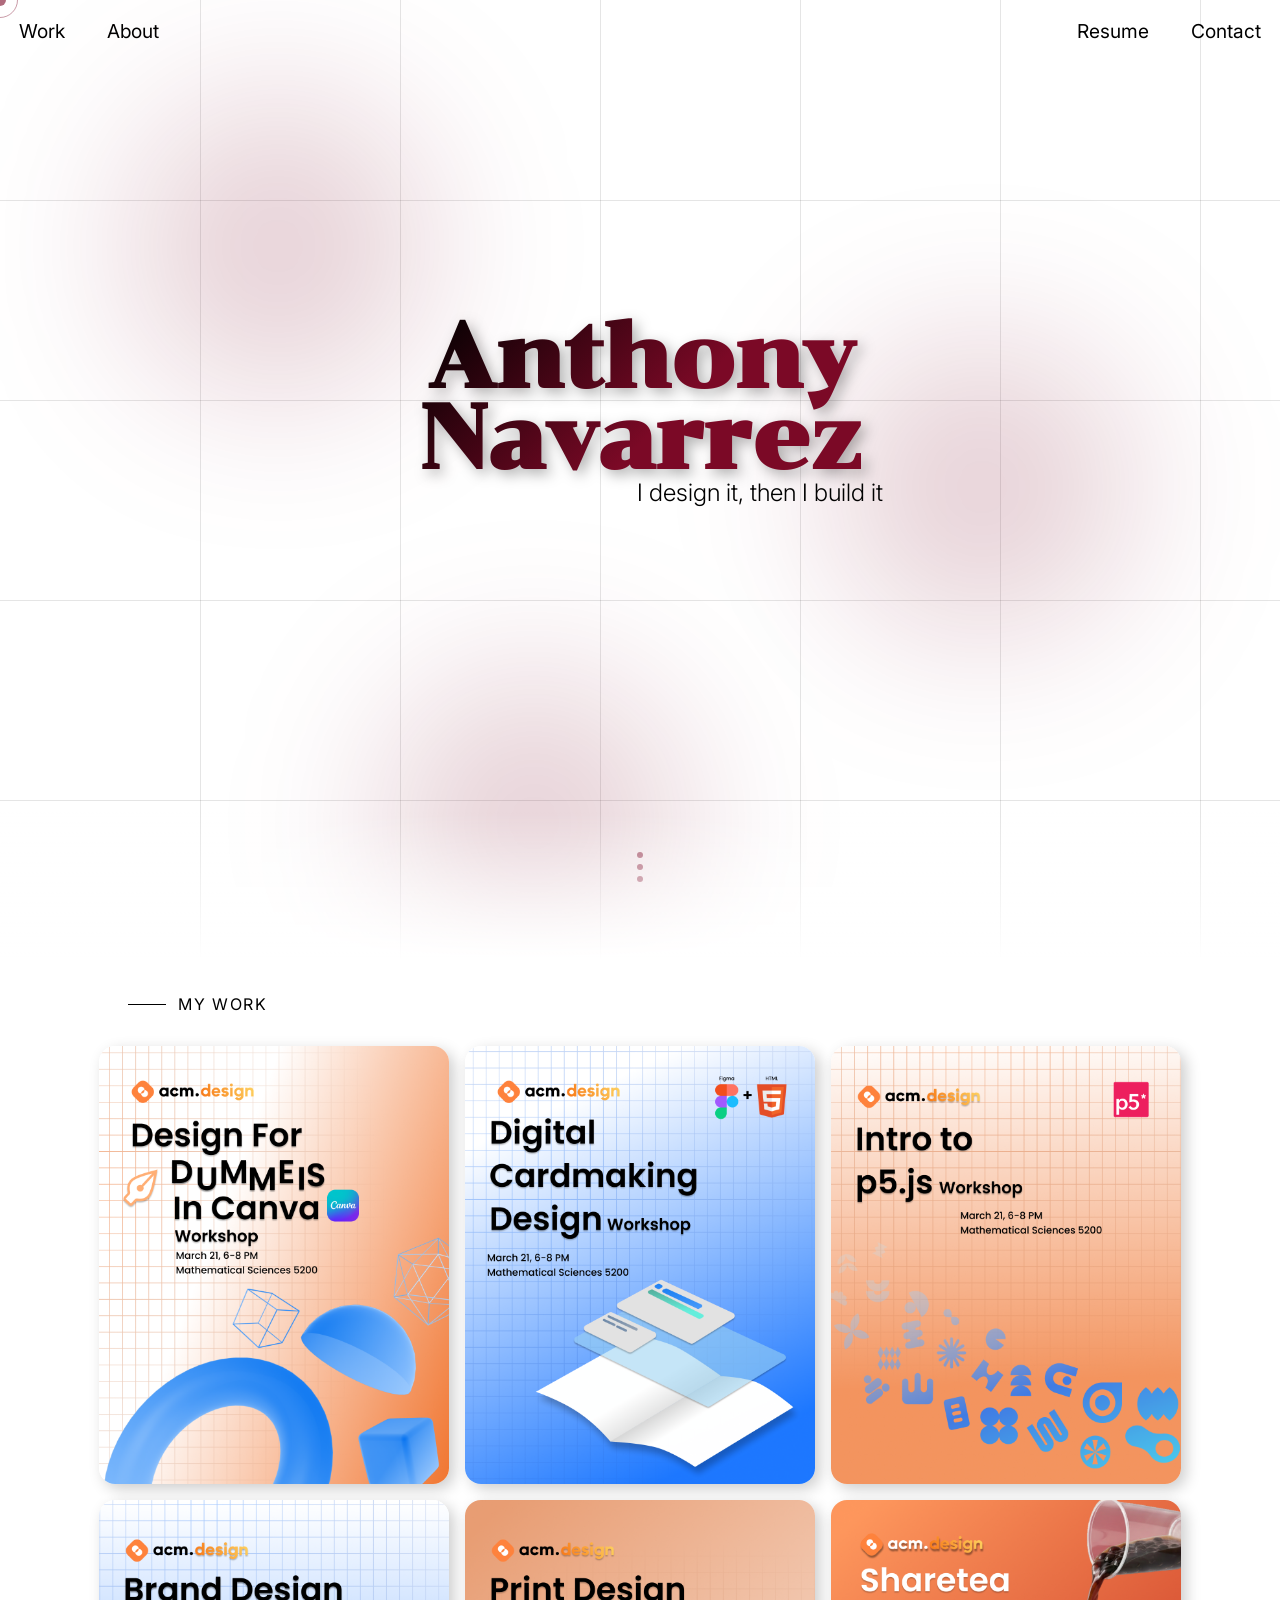
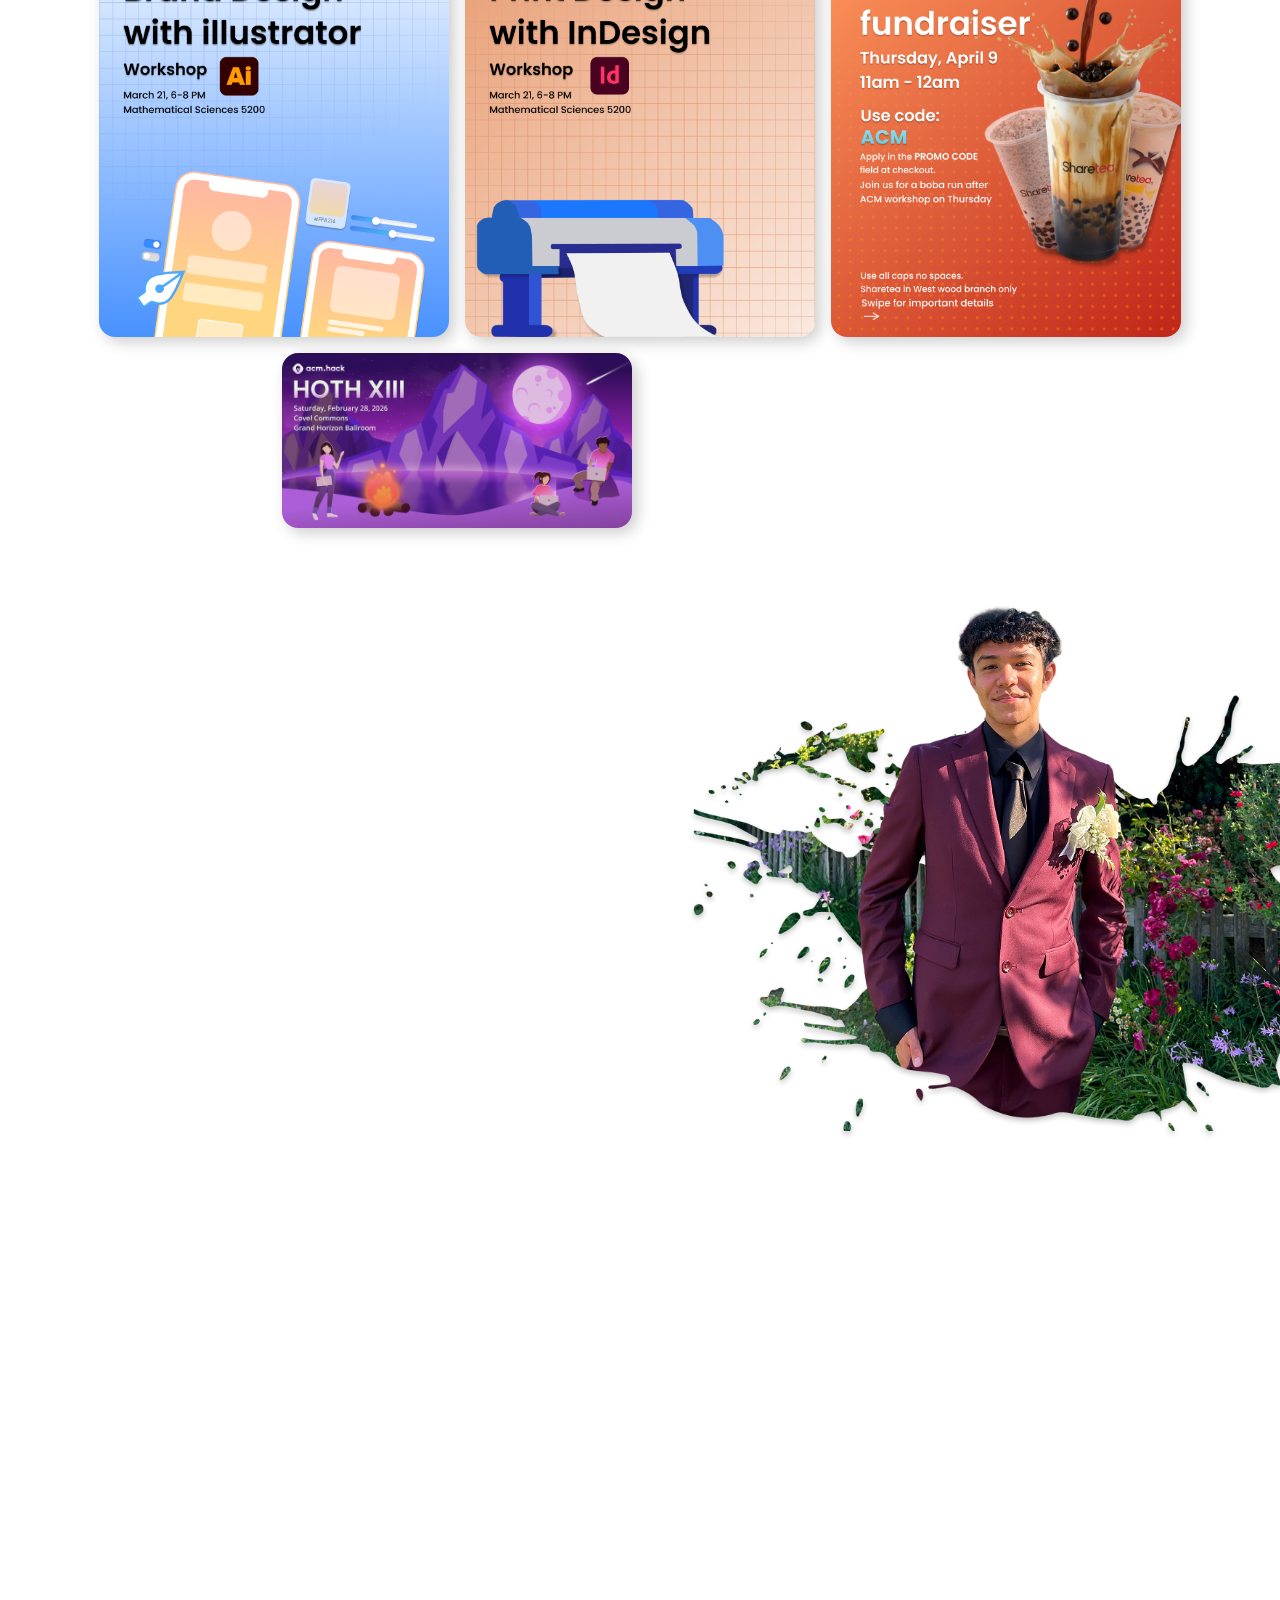
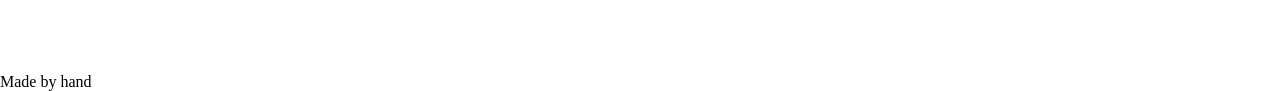
==== index.html @ 45040b03 "working" ====
<!DOCTYPE html>
<html lang="en">
<head>
    <meta charset="UTF-8">
    <meta name="viewport" content="width=device-width, initial-scale=1.0">
    <link rel="stylesheet" href="styles.css">
    <title>Anthony Navarrez</title>

</head>
<body>
    <div class="cursor"></div>
    <div class="cursor-follower"></div>
    <div class="top">
        <div class="lights">
            <div class="light"></div>
            <div class="light"></div>
            <div class="light"></div>
        </div>
        <nav>
            <div class="nav-left">
                <a href="#work">Work</a>
                <a href="#about">About</a>
            </div>
            <div class="nav-right">
                <a href="https://docs.google.com/document/d/1wgosKB_PHdreSAhwzv7paolAeYzakiDDU4T9BkxVuNo/edit?usp=sharing" target="_blank" rel="noopener noreferrer">Resume</a>
                <a href="#contact">Contact</a>
            </div>
        </nav>

        <section class="hero">
            <div class="hero-text">
                <div class="hero-text-inner">
                    <h1>Anthony <br>Navarrez</h1>
                    <h2>I design it, then I build it</h2>
                </div>
            </div>
            <div class="scroll-indicator">
                <span></span>
                <span></span>
                <span></span>
            </div>
        </section>
    </div>

    <section id="work">
        <div class="work-label">
            <span class="about-line"></span>
            <p>My Work</p>
        </div>
        <div class="work-grid">
            <img class="card" src="images/Workshop1 insta post.png" alt="">
            <img class="card" src="images/Workshop2 insta post.png" alt="">
            <img class="card" src="images/Workshop3 insta post.png" alt="">
            <img class="card" src="images/Workshop4 insta post.png" alt="">
            <img class="card" src="images/Workshop5 insta post.png" alt="">
            <img class="card" src="images/Sharetea Fundraiser.png" alt="">
            <img class="card" src="images/HOTH.png" alt="">
            <img class="card" src="images/anthony diml.png" alt="">
        </div>
    </section>

    <section id="about">
        <div class="about-label">
            <span class="about-line"></span>
            <p>About me</p>
        </div>
        <p class="about-text">I am first year Computer science major at UCLA interested in the intersection between 
            technology and creativity. I am particularly passionate in UI/UX design and front end development <br><br>
            Some of my other hobbies include dancing, vlogging, photo editing, running, and cafe 
            hopping. I've been dancing competitively for 4 years across many styles 
            including contemporary, hip hop, jazz, pom dance, lyrical, etc. </p>
        <img class="about-img" src="images/headshot design.png" alt="">
    </section>
        
    <section id="contact">
        <div class="contact-label">
            <span class="about-line"></span>
            <p>Contact Me</p>
        </div>
        <div class="contact-links">
            <a href="mailto:anthonynavarrez@gmail.com" class="contact-link" target="_blank" rel="noopener noreferrer">
                <img src="images/GmailIcon.webp" alt="Gmail" id="gmail-icon">
                <span>anthonynavarrez@gmail.com</span>
            </a>
            <a href="https://www.linkedin.com/in/anthony-navarrez-b55506395/" class="contact-link" target="_blank" rel="noopener noreferrer">
                <img src="images/LinkedInIcon.webp" alt="LinkedIn" id="linkedin-icon">
                <span>Anthony Navarrez</span>
            </a>
            <a href="https://www.instagram.com/anth0ny_ny/" class="contact-link" target="_blank" rel="noopener noreferrer">
                <img src="images/InstagramIcon.png" alt="Instagram" id="instagram-icon">
                <span>@anth0ny_ny</span>
            </a>
        </div>
    </section>

    <footer>
        Made by hand
    </footer>
    <script src="script.js"></script>
</body>
</html>
---- styles.css ----
@import url('https://fonts.googleapis.com/css2?family=Chonburi&display=swap');
@import url('https://fonts.googleapis.com/css2?family=Chonburi&family=Inter:wght@100..900&display=swap');

* {
    margin: 0;
    padding: 0;
    box-sizing: border-box;
    cursor: none;
}

a, button, input, textarea {
    cursor: none;
}

.cursor {
    width: 12px;
    height: 12px;
     background: color-mix(in srgb, var(--primary) 60%, transparent);
    border-radius: 50%;
    position: fixed;
    pointer-events: none;
    z-index: 9999;
    transform: translate(-50%, -50%);
}

.cursor-follower {
    width: 36px;
    height: 36px;
    border: 1px solid color-mix(in srgb, var(--primary) 40%, transparent);
    border-radius: 50%;
    position: fixed;
    pointer-events: none;
    z-index: 9998;
    transform: translate(-50%, -50%);
    transition: left 0.07s ease, top 0.07s ease;
}

:root {
    --primary: #7B0926;
}

.top {
    position: relative;
}

.top::after {
    content: '';
    position: absolute;
    bottom: 0;
    left: 0;
    right: 0;
    height: 150px;
    background: linear-gradient(to bottom, transparent, white);
    pointer-events: none;
}

.grid-lines {
    position: absolute;
    inset: 0;
    pointer-events: none;
    overflow: hidden;
}

.grid-line {
    position: absolute;
    background: rgba(0, 0, 0, 1);
}

.grid-line--vertical {
    width: 1px;
    top: 0;
    bottom: 0;
    transform: scaleY(0);
    animation: lineInY 4s ease forwards;
}

.grid-line--horizontal {
    height: 1px;
    left: 0;
    right: 0;
    transform: scaleX(0);
    animation: lineInX 4s ease forwards;
}

@keyframes lineInY {
    0% { transform: scaleY(0); opacity: 0.6; }
    100% { transform: scaleY(1); opacity: 0.1; }
}

@keyframes lineInX {
    0% { transform: scaleX(0); opacity: 0.6; }
    100% { transform: scaleX(1); opacity: 0.1; }
}

.hero {
    display: flex;
    flex-direction: column;
    align-items: center;
    justify-content: center;
    min-height: 100vh;
    gap: 0.1rem;
    padding-bottom: 200px;
    position: relative;
}

.lights {
    position: absolute;
    inset: 0;
    overflow: hidden;
    pointer-events: none;
}

.light {
    position: absolute;
    width: 300px;
    height: 300px;
    border-radius: 50%;
    background: color-mix(in srgb, var(--primary) 19%, transparent);
    filter: blur(80px);
    animation: float 8s ease-in-out infinite;
}

.light:nth-child(1) { top: 10%; left: 10%; animation-delay: 0s; }
.light:nth-child(2) { top: 35%; left: 65%; animation-delay: 1s; }
.light:nth-child(3) { top: 70%; left: 30%; animation-delay: 3s; }

@keyframes float {
    0%, 100% { transform: translateY(0) translateX(0); }
    33% { transform: translateY(-40px) translateX(25px); }
    66% { transform: translateY(25px) translateX(-25px); }
}

.scroll-indicator {
    position: absolute;
    bottom: 2rem;
    display: flex;
    flex-direction: column;
    align-items: center;
    gap: 6px;
    bottom: 5rem;
}

.scroll-indicator span {
    width: 6px;
    height: 6px;
    border-radius: 50%;
    background: color-mix(in srgb, var(--primary) 60%, transparent);
    animation: bounce 1.2s ease infinite;
}

.scroll-indicator span:nth-child(2) { animation-delay: 0.2s; }
.scroll-indicator span:nth-child(3) { animation-delay: 0.4s; }

@keyframes bounce {
    0%, 100% { opacity: 0.2; transform: translateY(0); }
    50% { opacity: 1; transform: translateY(4px); }
}

.hero h1, h2 {
    margin: 0
}

.hero h1 {
    text-align: center;
}


.hero-text-inner h2 span {
    display: inline-block;
    opacity: 0;
    animation: fadeUp 0.4s ease forwards;
}

@keyframes fadeUp {
    from {
        opacity: 0;
        transform: translateY(20px);
    }
    to {
        opacity: 1;
        transform: translateY(0);
    }
}

.hero h2 {
    text-align: left;
    transform: translateX(clamp(0rem, 17vw, 20rem));
    font-family: 'Inter', sans-serif;
    font-weight: 300;
    font-size: clamp(1rem, 1.vw, 2.5rem);
}

.hero h1 {
    font-family: 'Chonburi', serif;
    font-size: clamp(4rem, 7vw, 8rem);
    line-height: 0.9;
    background: linear-gradient(135deg, #000000, var(--primary), var(--primary), #000000);
    background-size: 200% auto;
    -webkit-background-clip: text;
    -webkit-text-fill-color: transparent;
    background-clip: text;
    animation: gradientSlide 8s linear infinite, fadeUp 0.8s ease forwards;
    transition: transform 0.3s ease;
    filter: drop-shadow(5px 5px 7px rgba(0,0,0,0.3));
}

@keyframes gradientSlide {
    from { background-position: 0% center; }
    to { background-position: 200% center; }
}

.hero h1:hover {
    transform: translate(4px, -4px);
}

nav {
    display: flex;
    justify-content: space-between;
}

nav a {
    font-family: 'Inter', sans-serif;
    text-decoration: none;
    color: black;
    display: inline-block;
    transition: transform 0.3s ease;
    font-size: clamp(1rem, 1.5vw, 2rem);
    padding: 19px;
}

nav a:hover {
    color: var(--primary);
}


.work-label {
    display: flex;
    flex-direction: row;
    align-items: center;
    gap: 0.75rem;
    padding: 2rem 2rem 0 2rem;
    opacity: 0;
    transform: translateX(-150px);
    transition: transform 0.9s cubic-bezier(0.25, 0.46, 0.45, 0.94), opacity 0.9s ease;
    padding-left: 8rem;
}

.work-label.visible {
    opacity: 1;
    transform: translateX(0);
}

.work-label p {
    font-size: clamp(1rem, 1vw, 2rem);
    font-family: 'Inter', sans-serif;
    letter-spacing: 0.1em;
    text-transform: uppercase;
    white-space: nowrap;
}

.work-grid {
    display: flex;
    flex-wrap: wrap;
    justify-content: center;
    align-items: flex-start;
    gap: 1rem;
    padding: 2rem;
    opacity: 0;
    transform: translateY(30px);
    transition: opacity 0.8s ease, transform 0.8s ease;
}

.work-grid.visible {
    opacity: 1;
    transform: translateY(0);
}

.card {
    width: clamp(200px, 30%, 350px);
    height: auto;
    display: block;
    border-radius: 1rem;
    box-shadow: 5px 5px 15px rgba(0, 0, 0, 0.2);
    animation: cardFloat var(--float-duration, 4s) ease-in-out infinite;
    animation-delay: var(--float-delay, 0s);
}

.card--tall {
    grid-row: span 2;
}

.card--wide {
    grid-column: span 2;
}

.card--large {
    grid-column: span 2;
    grid-row: span 2;
}

#about {
    position: relative;
    display: flex;
    justify-content: flex-end;
    padding: 4rem 2rem 8rem 2rem;
    overflow: hidden;
    margin-top: -6rem;
}

.about-img {
    width: clamp(40vw, 55vw, 70vw);
    height: auto;
    border-radius: 1rem;
    opacity: 0;
    transform: translateX(200px);
    transition: opacity 0.9s ease, transform 0.9s cubic-bezier(0.25, 0.46, 0.45, 0.94);
}

.about-img.visible {
    opacity: 1;
    transform: translateX(33px);
}

.about-label {
    position: absolute;
    display: flex;
    flex-direction: row;
    align-items: center;
    gap: 0.75rem;
    left: 8rem;
    top: 30%;
    transform: translateY(-50%) translateX(-150px);
    opacity: 0;
    transition: transform 0.9s cubic-bezier(0.25, 0.46, 0.45, 0.94), opacity 0.9s ease;
}


#contact {
    position: relative;
    min-height: 50vh;
    margin-top: 0;
}

@media (min-width: 768px) {
    #contact {
        margin-top: -15rem;
    }
}

.contact-label {
    position: absolute;
    display: flex;
    flex-direction: row;
    align-items: center;
    gap: 0.75rem;
    left: 8rem;
    top: 30%;
    transform: translateY(-50%) translateX(-150px);
    opacity: 0;
    transition: transform 0.9s cubic-bezier(0.25, 0.46, 0.45, 0.94), opacity 0.9s ease;
}

.contact-label.visible {
    transform: translateY(-50%) translateX(0);
    opacity: 1;
}

.contact-label p {
    font-size: clamp(1rem, 1vw, 2rem);
    font-family: 'Inter', sans-serif;
    letter-spacing: 0.1em;
    text-transform: uppercase;
    white-space: nowrap;
}

.about-label.visible {
    transform: translateY(-50%) translateX(0);
    opacity: 1;
}

.contact-links {
    position: absolute;
    top: calc(30% + 2rem);
    left: 8rem;
    display: flex;
    flex-direction: column;
    gap: 1rem;
    opacity: 0;
    transform: translateY(20px);
    transition: opacity 0.8s ease 0.3s, transform 0.8s ease 0.3s;
}

.contact-links.visible {
    opacity: 1;
    transform: translateY(0);
}

.contact-link span {
    font-size: clamp(0.8rem, 2vw, 1rem);
}

.contact-link {
    display: flex;
    align-items: center;
    gap: 0.75rem;
    text-decoration: none;
    color: black;
    font-family: 'Inter', sans-serif;
    font-size: clamp(0.8rem, 1vw, 1rem);
    font-weight: 300;
    transition: color 0.2s ease;
}

.contact-link:hover {
    color: var(--primary);
}

.contact-link img {
    width: 1.5rem;
    height: 1.5rem;
    object-fit: contain;
}

#gmail-icon {
    width: 2rem; 
    height: 2rem;
}
#linkedin-icon {
    width: 3.5rem; 
    height: 3.5rem;
    margin: -0.9em;
}
#instagram-icon {
    width: 5rem; 
    height: 5rem;
    margin: -1.8em;
}

.about-line {
    display: block;
    height: 1px;
    background: black;
    width: clamp(1.5rem, 3vw, 4rem);
}

.about-label p {
    font-size: clamp(1rem, 1vw, 2rem);
    font-family: 'Inter', sans-serif;
    letter-spacing: 0.1em;
    text-transform: uppercase;
    white-space: nowrap;
}

.about-text {
    position: absolute;
    top: calc(30% + 3rem);
    font-family: 'Inter', sans-serif;
    font-size: clamp(1rem, 1.5vw, 2rem);
    font-weight: 300;
    max-width: 40vw;
    line-height: 1.6;
    left: 8rem;
    opacity: 0;
    transition: opacity 1s ease 0.3s;
}

.about-text.visible {
    opacity: 1;
}

@keyframes cardFloat {
    0%, 100% { transform: translateY(0); }
    50% { transform: translateY(-10px); }
}

@media (max-width: 768px) {
    #about {
        flex-direction: column;
        padding: 2rem;
    }

    .about-label,
    .about-text {
        position: static;
        transform: none;
        opacity: 1;
    }

    .about-img {
        width: 100%;
    }

    #contact {
        padding: 2rem;
    }

    .contact-label,
    .contact-links {
        position: static;
        transform: none;
        opacity: 1;
    }
}
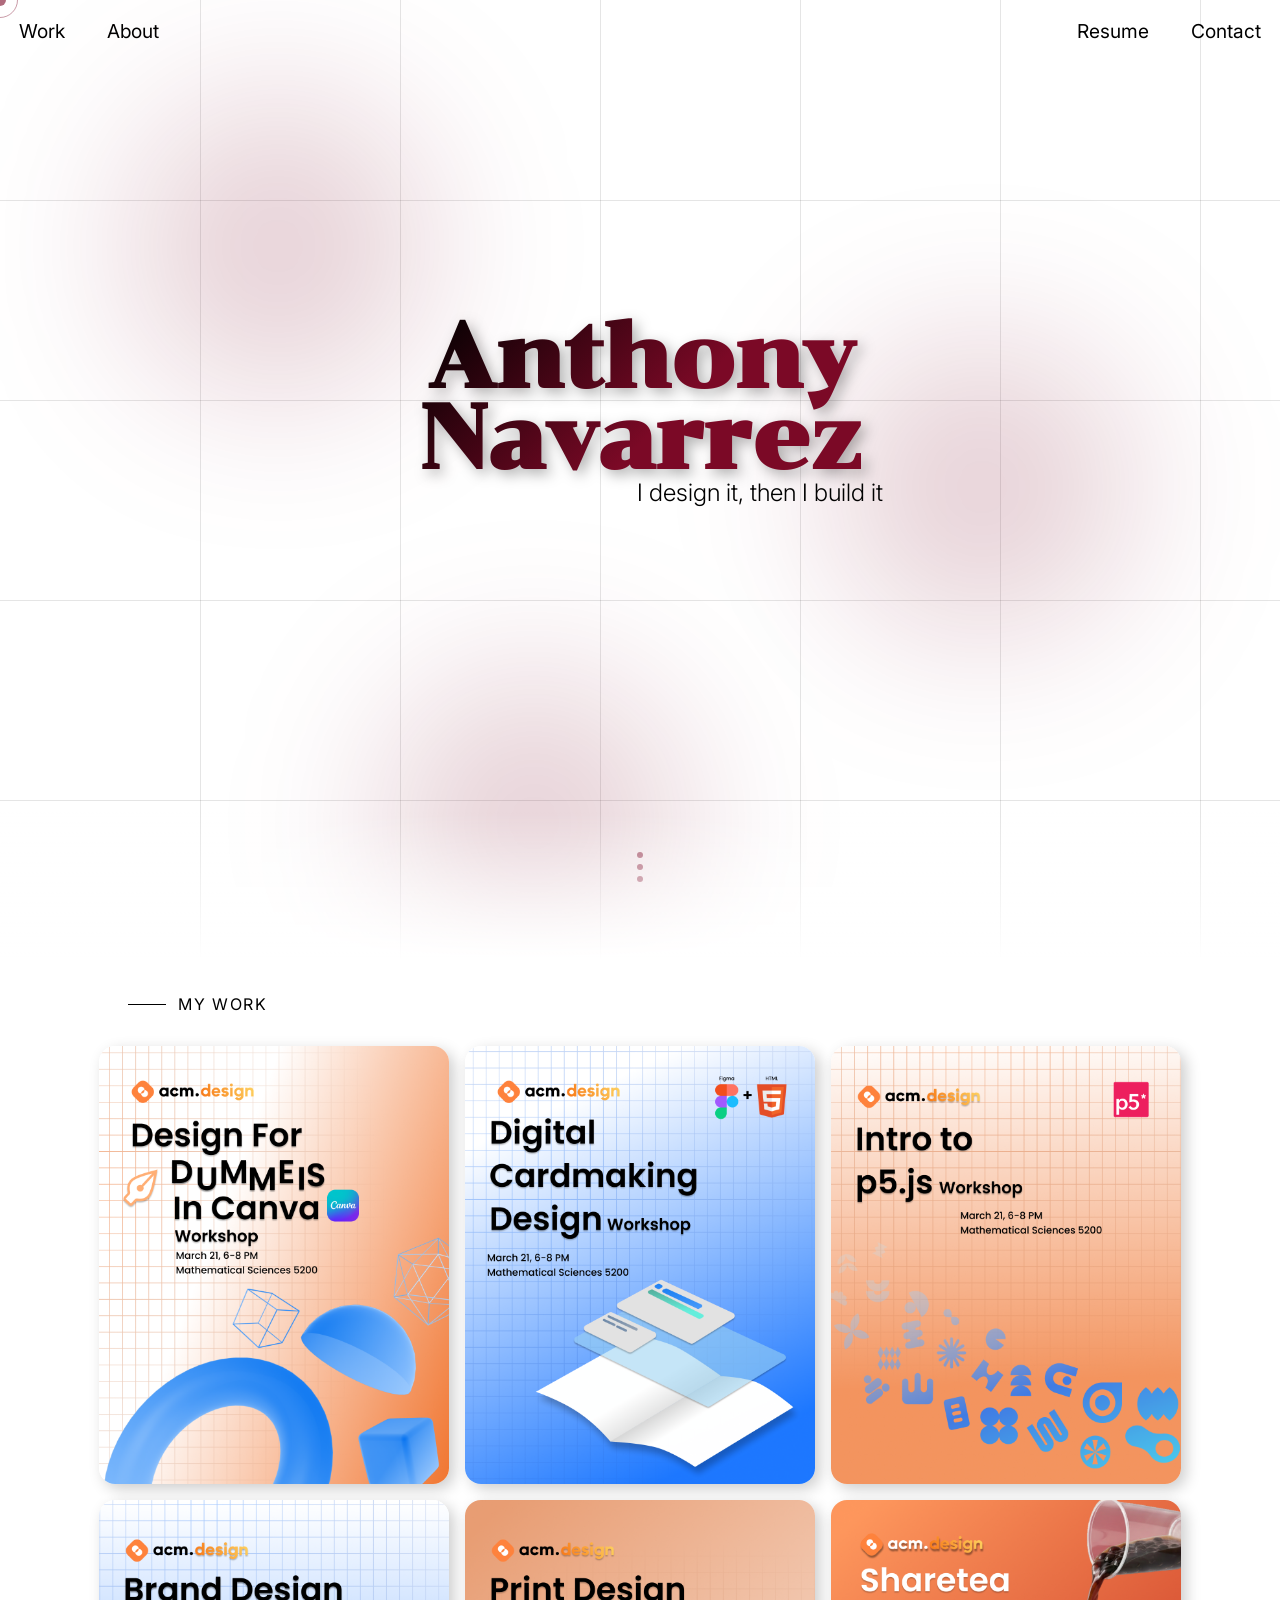
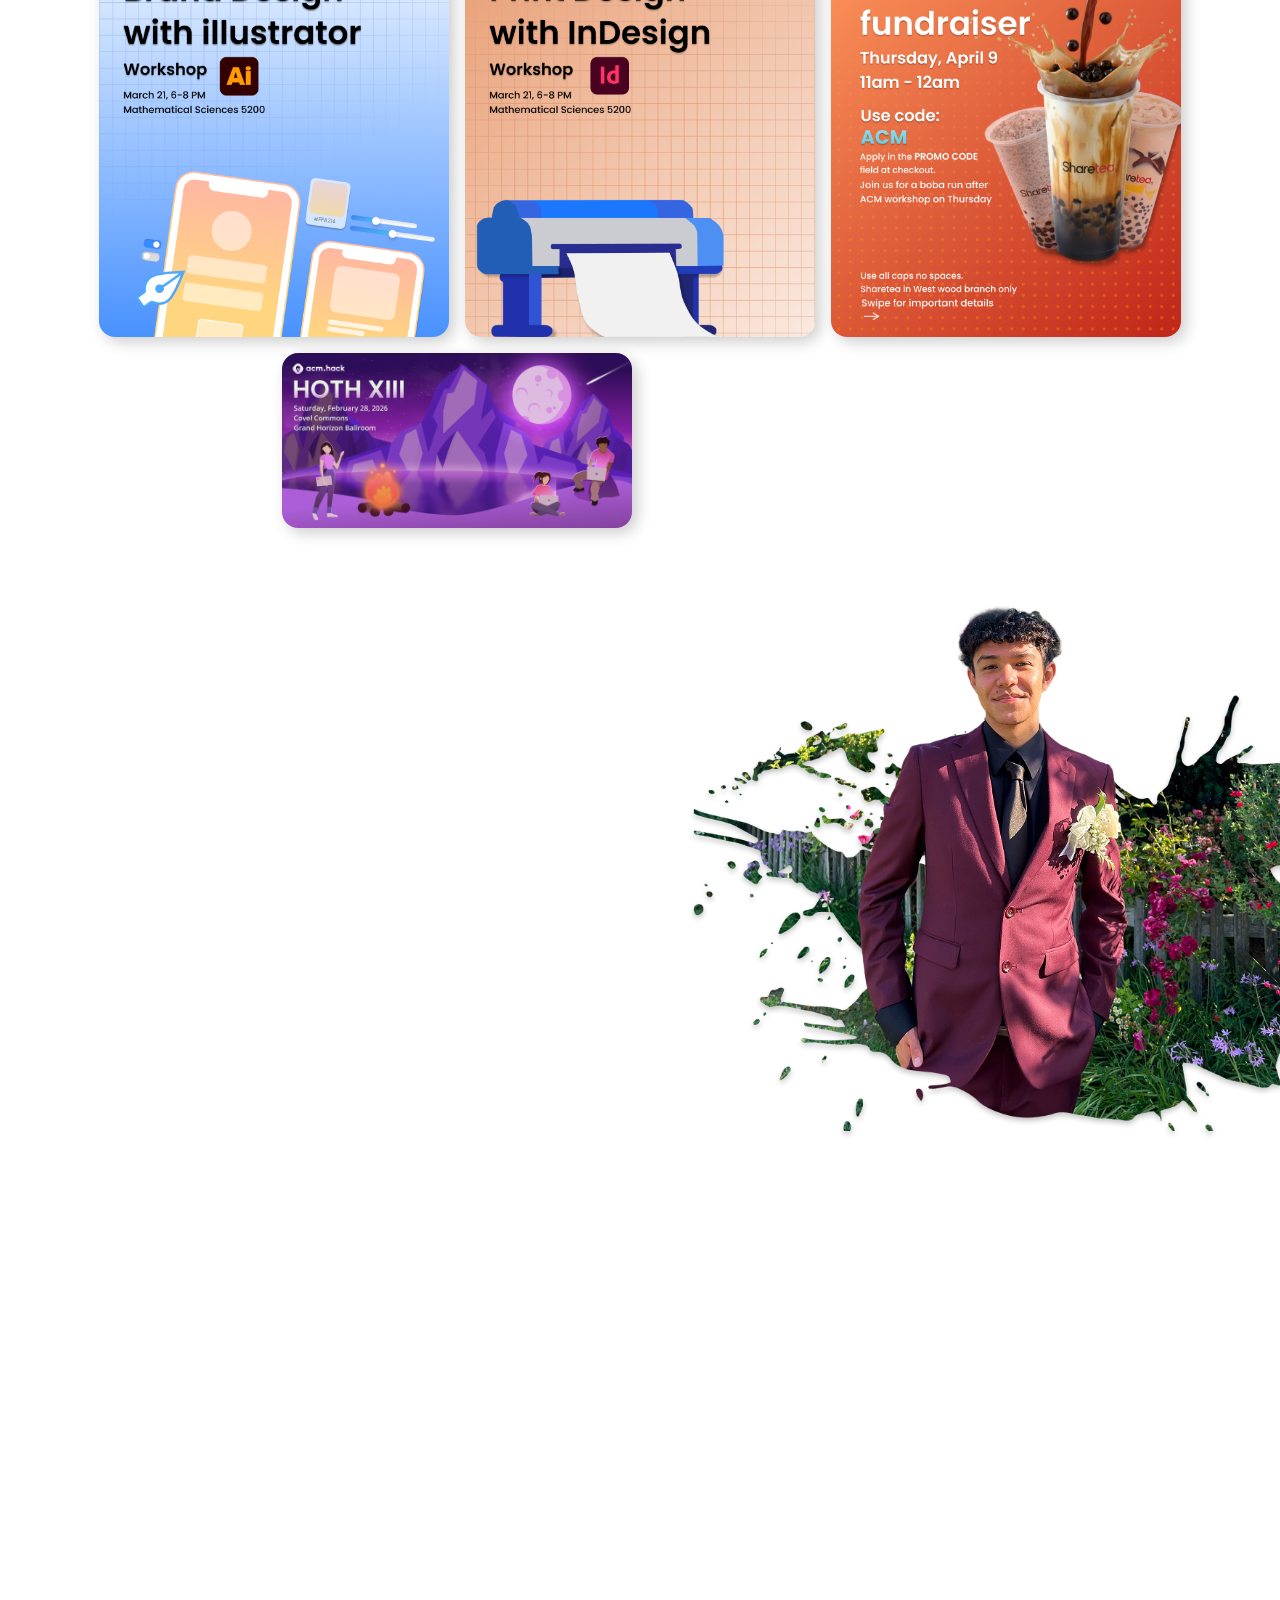
==== commit 39d57cc7: "rev1" ====
--- a/index.html
+++ b/index.html
@@ -92,10 +92,6 @@
             </a>
         </div>
     </section>
-
-    <footer>
-        Made by hand
-    </footer>
     <script src="script.js"></script>
 </body>
 </html>
--- a/styles.css
+++ b/styles.css
@@ -242,7 +242,7 @@
     opacity: 0;
     transform: translateX(-150px);
     transition: transform 0.9s cubic-bezier(0.25, 0.46, 0.45, 0.94), opacity 0.9s ease;
-    padding-left: 8rem;
+    padding-left: 10%;
 }
 
 .work-label.visible {
@@ -302,7 +302,7 @@
     position: relative;
     display: flex;
     justify-content: flex-end;
-    padding: 4rem 2rem 8rem 2rem;
+    padding: 4rem 2rem 4rem 2rem;
     overflow: hidden;
     margin-top: -6rem;
 }
@@ -327,7 +327,7 @@
     flex-direction: row;
     align-items: center;
     gap: 0.75rem;
-    left: 8rem;
+    left: 10%;
     top: 30%;
     transform: translateY(-50%) translateX(-150px);
     opacity: 0;
@@ -341,7 +341,7 @@
     margin-top: 0;
 }
 
-@media (min-width: 768px) {
+@media (min-width: 1024px) {
     #contact {
         margin-top: -15rem;
     }
@@ -353,7 +353,7 @@
     flex-direction: row;
     align-items: center;
     gap: 0.75rem;
-    left: 8rem;
+    left: 10%;
     top: 30%;
     transform: translateY(-50%) translateX(-150px);
     opacity: 0;
@@ -381,7 +381,7 @@
 .contact-links {
     position: absolute;
     top: calc(30% + 2rem);
-    left: 8rem;
+    left: 10%;
     display: flex;
     flex-direction: column;
     gap: 1rem;
@@ -459,13 +459,15 @@
     font-weight: 300;
     max-width: 40vw;
     line-height: 1.6;
-    left: 8rem;
-    opacity: 0;
-    transition: opacity 1s ease 0.3s;
+    left: 10%;
+    opacity: 0;
+    transform: translateY(40px);
+    transition: opacity 0.8s ease 0.3s, transform 0.8s cubic-bezier(0.25, 0.46, 0.45, 0.94) 0.3s;
 }
 
 .about-text.visible {
     opacity: 1;
+    transform: translateY(0);
 }
 
 @keyframes cardFloat {
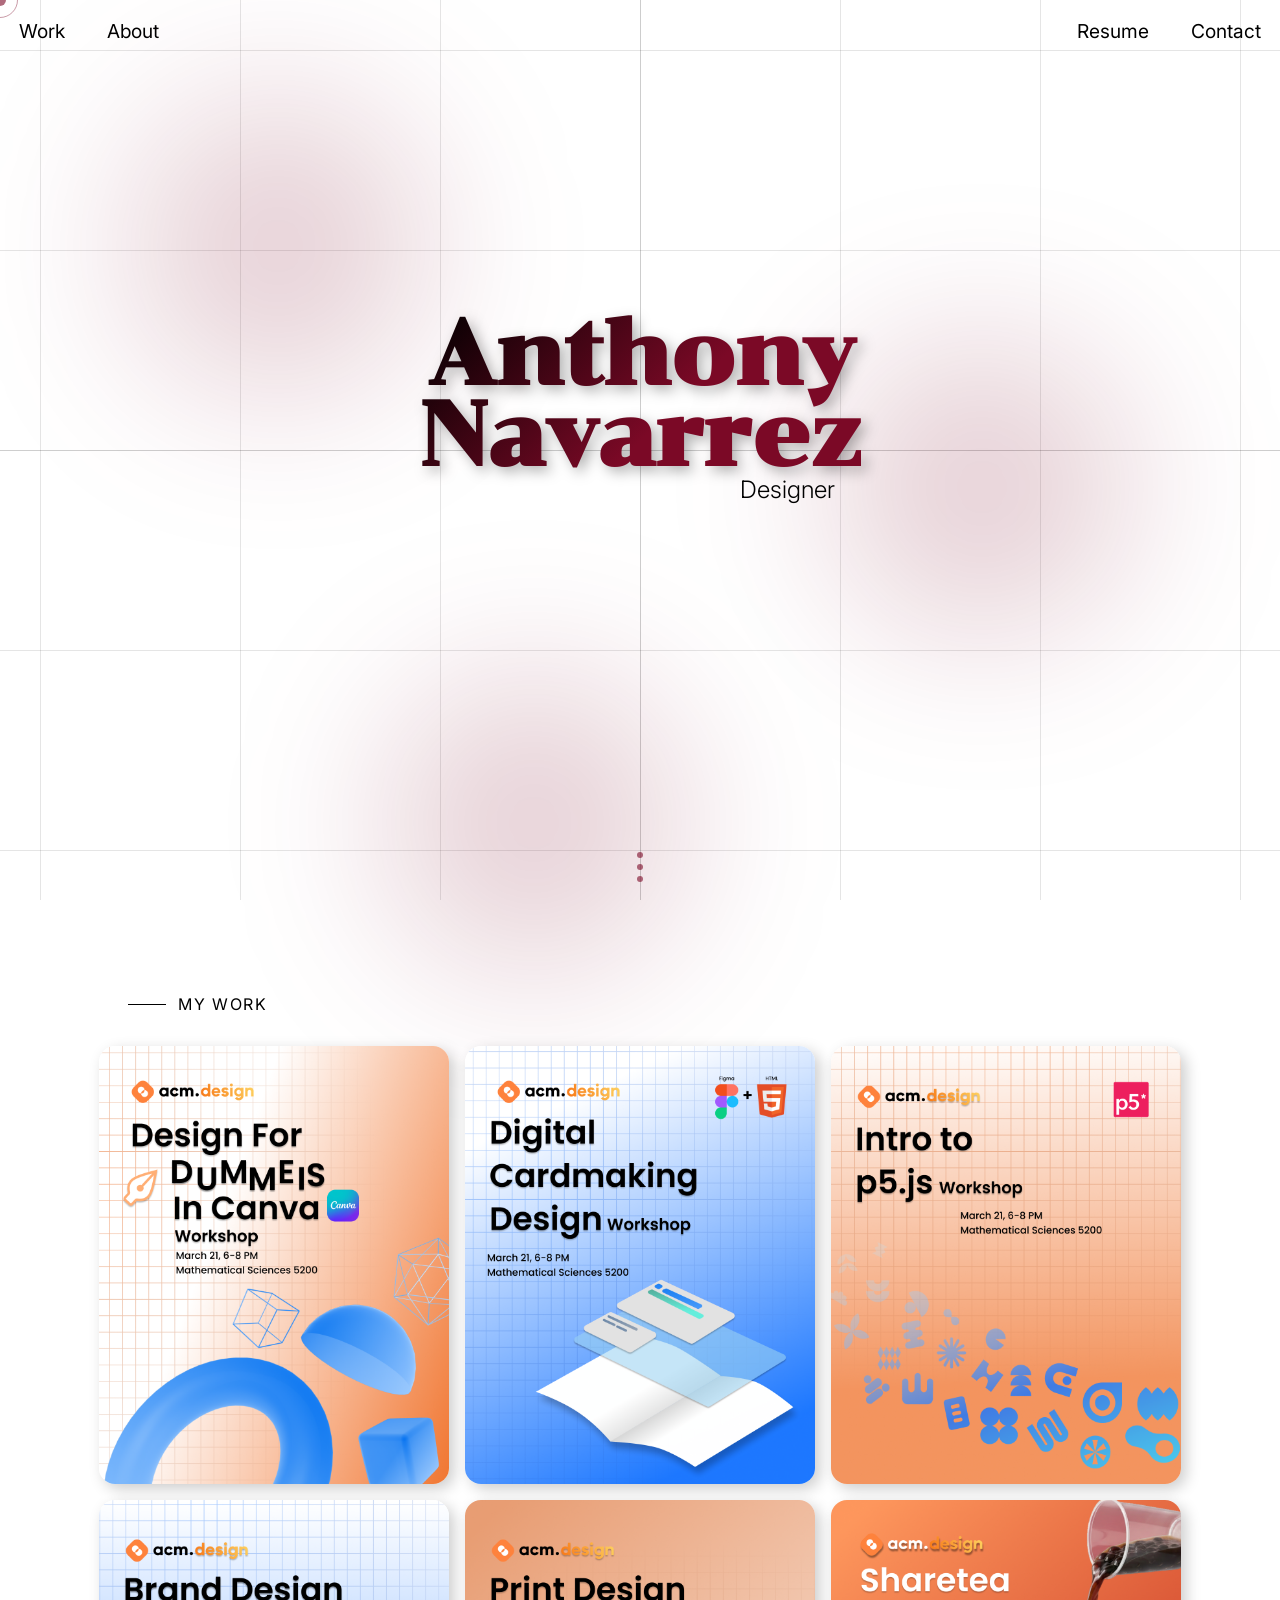
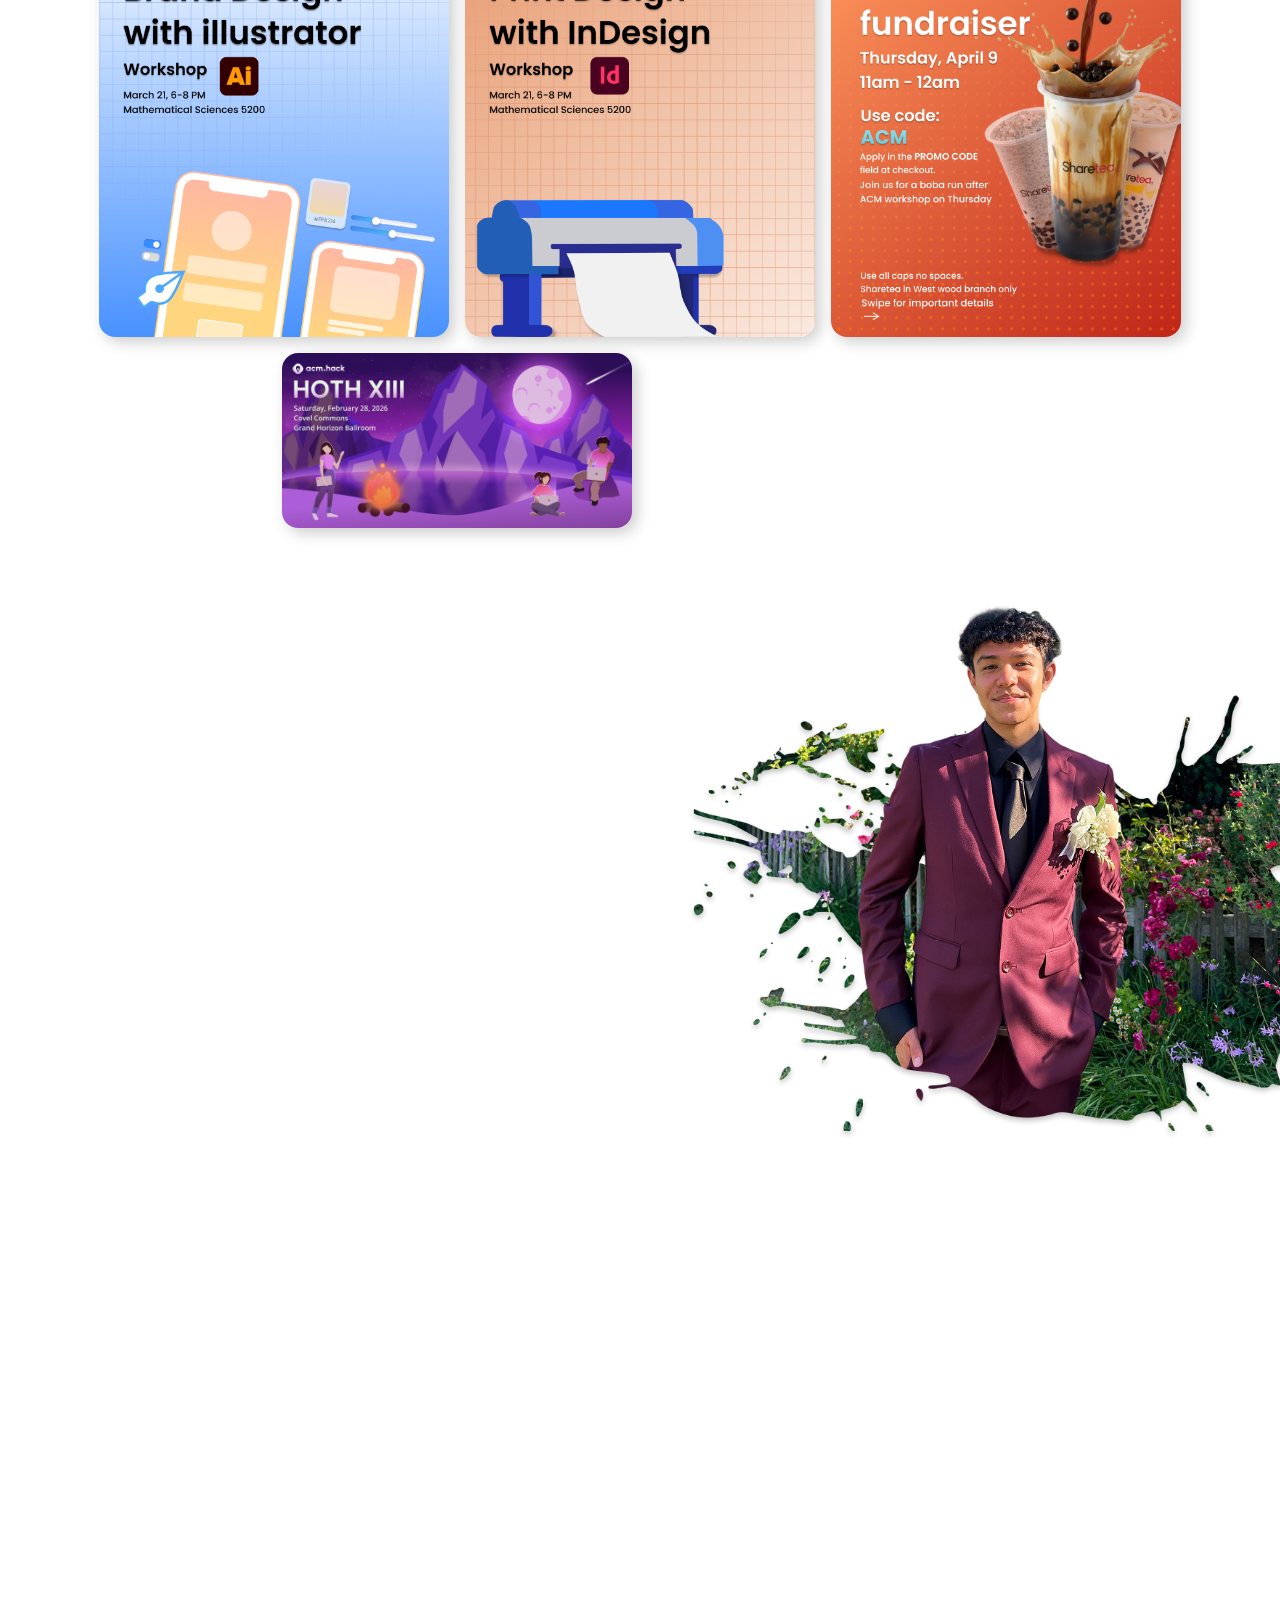
==== commit 1645d9ad: "rev2" ====
--- a/index.html
+++ b/index.html
@@ -31,7 +31,7 @@
             <div class="hero-text">
                 <div class="hero-text-inner">
                     <h1>Anthony <br>Navarrez</h1>
-                    <h2>I design it, then I build it</h2>
+                    <h2><span class="wc"><span id="hero-word1">Designer</span></span></h2>
                 </div>
             </div>
             <div class="scroll-indicator">
--- a/styles.css
+++ b/styles.css
@@ -43,22 +43,13 @@
     position: relative;
 }
 
-.top::after {
-    content: '';
-    position: absolute;
-    bottom: 0;
-    left: 0;
-    right: 0;
-    height: 150px;
-    background: linear-gradient(to bottom, transparent, white);
-    pointer-events: none;
-}
 
 .grid-lines {
-    position: absolute;
+    position: fixed;
     inset: 0;
     pointer-events: none;
     overflow: hidden;
+    z-index: 0;
 }
 
 .grid-line {
@@ -106,7 +97,6 @@
 .lights {
     position: absolute;
     inset: 0;
-    overflow: hidden;
     pointer-events: none;
 }
 
@@ -165,10 +155,54 @@
 }
 
 
-.hero-text-inner h2 span {
+#hero-word1 span {
     display: inline-block;
     opacity: 0;
     animation: fadeUp 0.4s ease forwards;
+}
+
+.wc {
+    display: inline-block;
+    overflow: hidden;
+    position: relative;
+}
+
+.wc::after {
+    content: '';
+    position: absolute;
+    top: 0;
+    left: 0;
+    width: 100%;
+    height: 2px;
+    background: var(--primary);
+    opacity: 0;
+    transition: opacity 0.4s ease;
+}
+
+.wc.line-visible::after {
+    opacity: 0.2;
+}
+
+#hero-word1 {
+    display: block;
+}
+
+#hero-word1.exiting {
+    animation: exitDown 0.5s ease forwards;
+}
+
+#hero-word1.entering {
+    animation: enterFromTop 0.5s ease forwards;
+}
+
+@keyframes exitDown {
+    from { transform: translateY(0); opacity: 1; }
+    to { transform: translateY(110%); opacity: 0; }
+}
+
+@keyframes enterFromTop {
+    from { transform: translateY(-110%); opacity: 0; }
+    to { transform: translateY(0); opacity: 1; }
 }
 
 @keyframes fadeUp {
@@ -183,8 +217,9 @@
 }
 
 .hero h2 {
+    position: relative;
     text-align: left;
-    transform: translateX(clamp(0rem, 17vw, 20rem));
+    transform: translateX(clamp(0rem, 25vw, 30rem));
     font-family: 'Inter', sans-serif;
     font-weight: 300;
     font-size: clamp(1rem, 1.vw, 2.5rem);
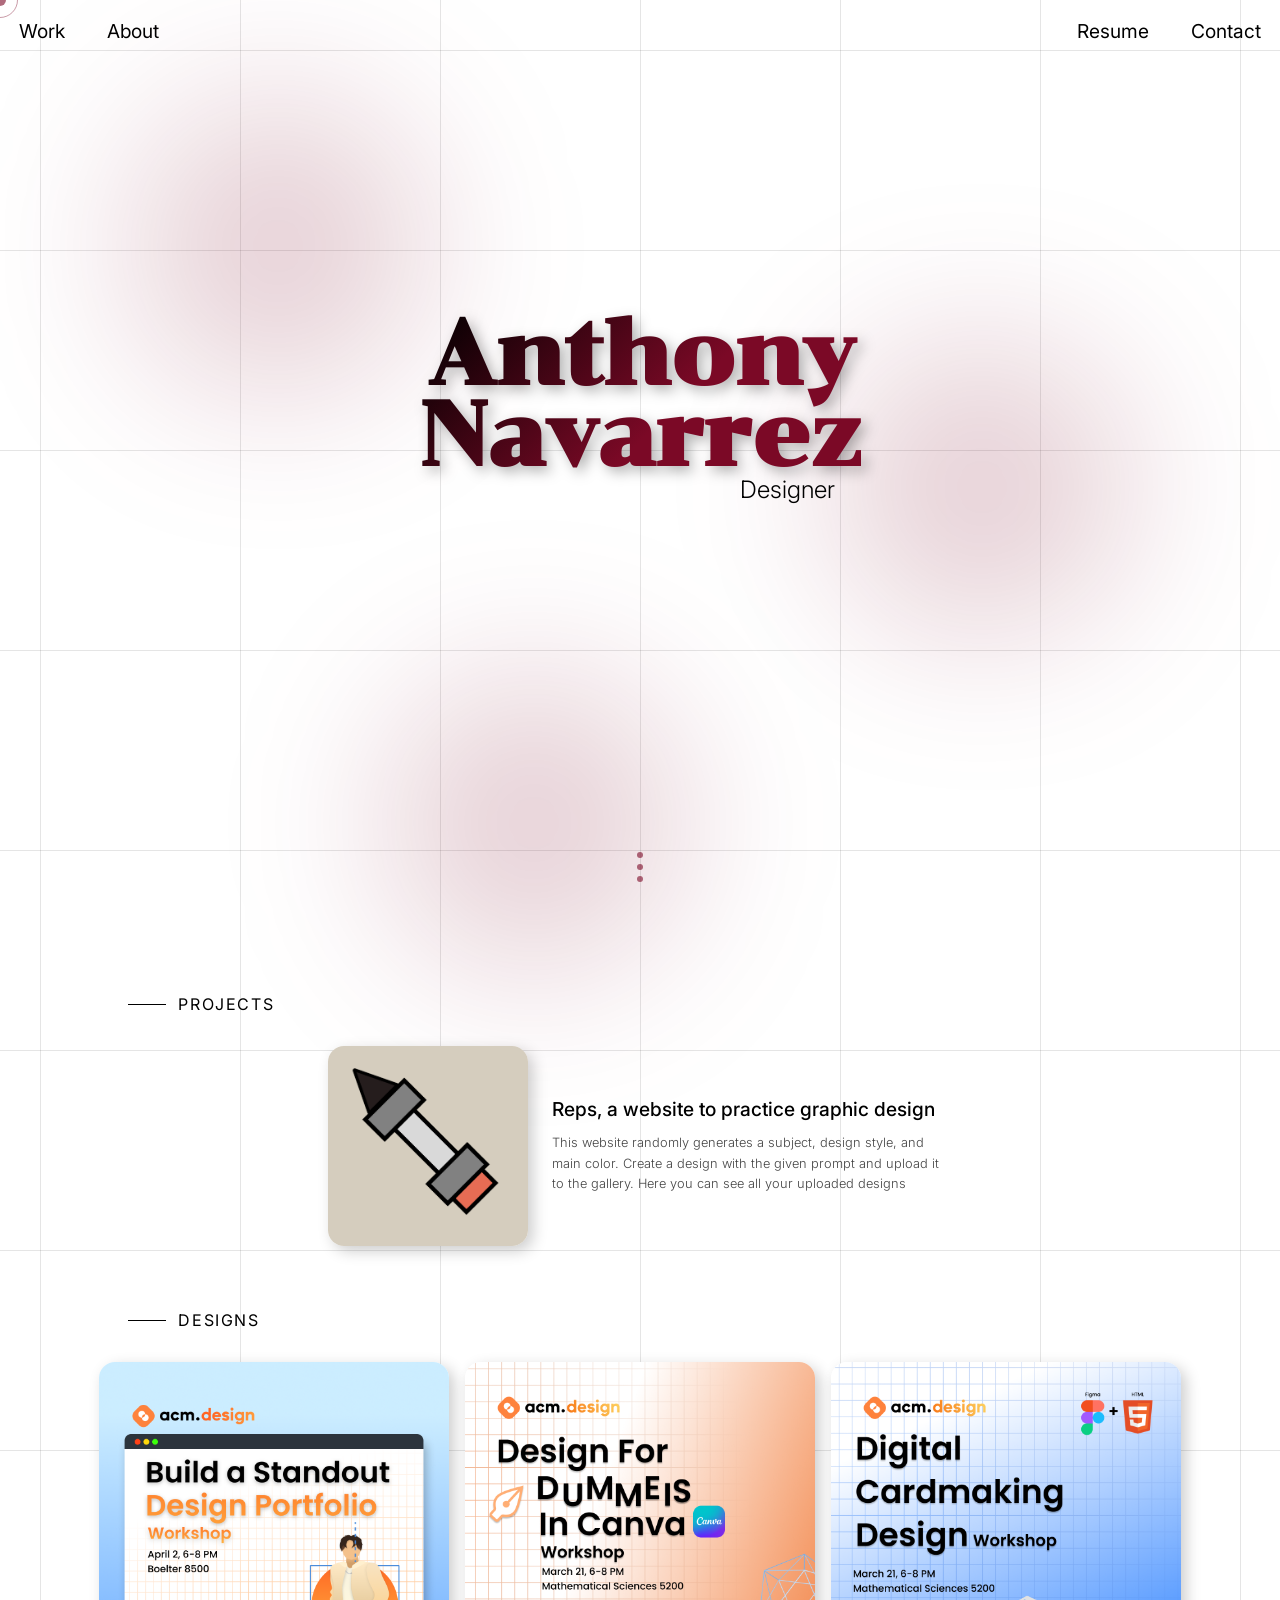
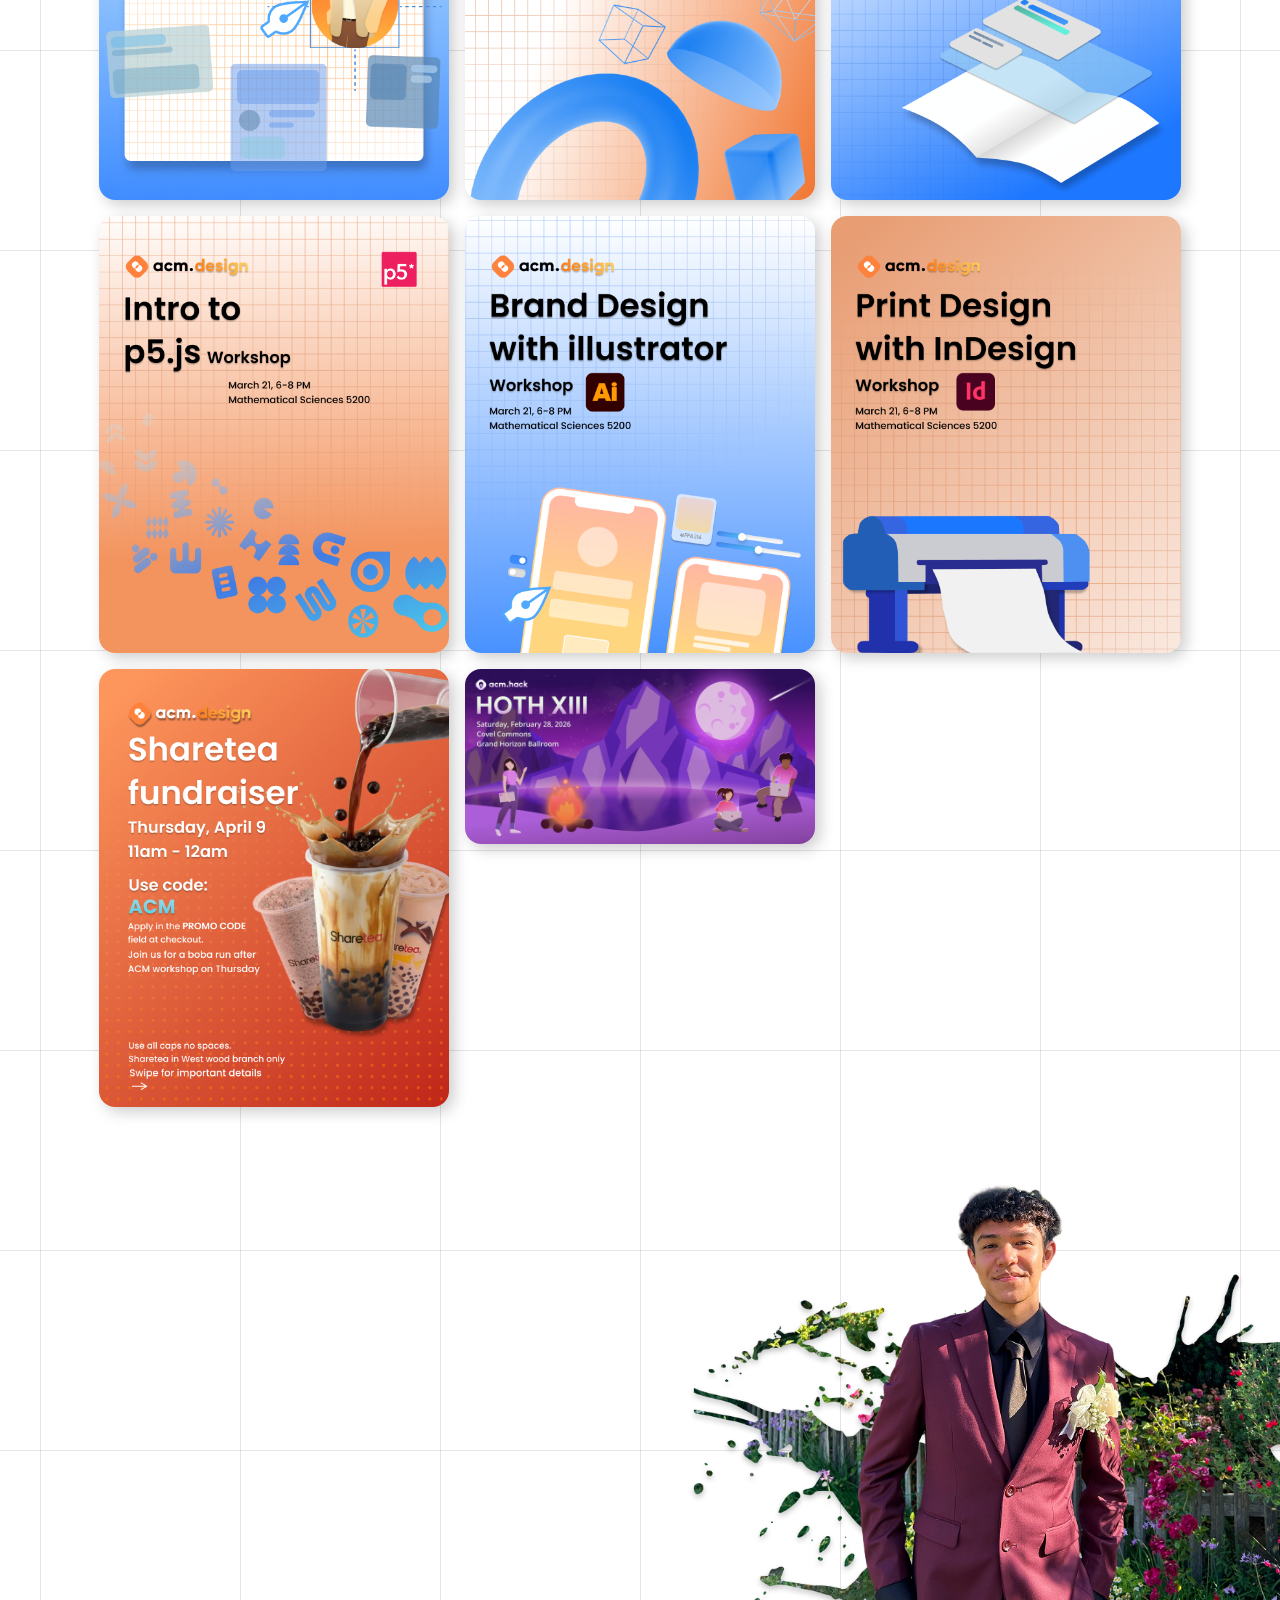
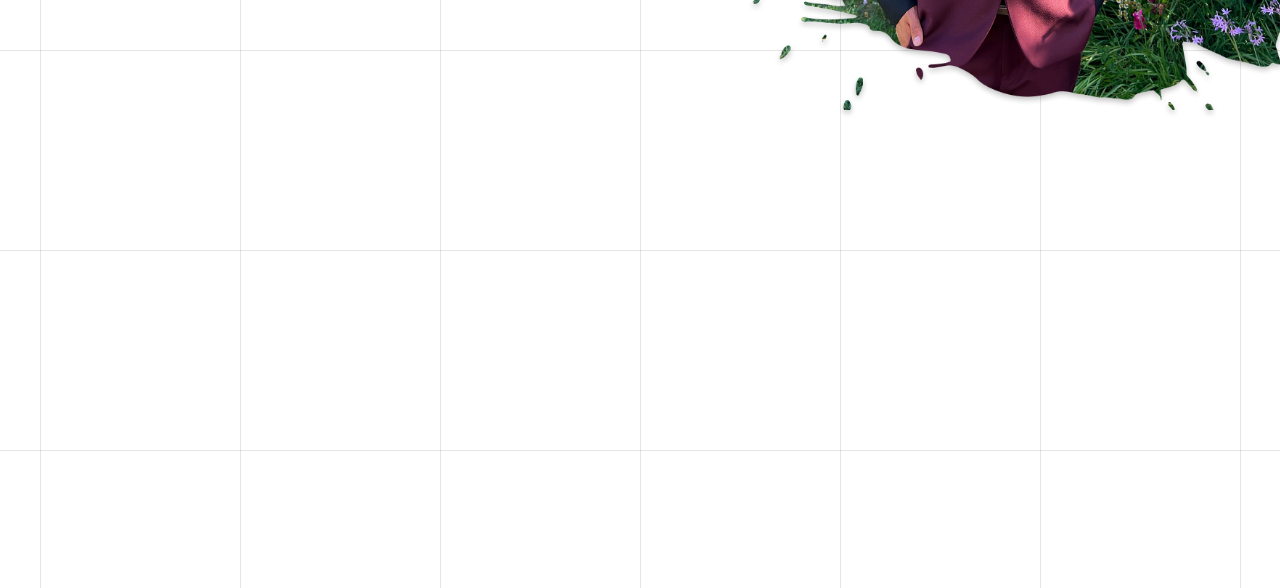
==== commit 31bc9825: "added project section" ====
--- a/index.html
+++ b/index.html
@@ -45,9 +45,25 @@
     <section id="work">
         <div class="work-label">
             <span class="about-line"></span>
-            <p>My Work</p>
+            <p>Projects</p>
         </div>
         <div class="work-grid">
+            <div class="project-item">
+                <a href="https://reps-designs.vercel.app/" target="_blank" rel="noopener noreferrer">
+                    <img class="card" src="images/reps-logo.png" alt="Reps Designs">
+                </a>
+                <div class="project-info">
+                    <p class="project-title">Reps, a website to practice graphic design</p>
+                    <p class="project-desc">This website randomly generates a subject, design style, and main color. Create a design with the given prompt and upload it to the gallery. Here you can see all your uploaded designs</p>
+                </div>
+            </div>
+        </div>
+        <div class="work-label">
+            <span class="about-line"></span>
+            <p>Designs</p>
+        </div>
+        <div class="work-grid">
+            <img class="card" src="images/W1 workshop.png" alt="">
             <img class="card" src="images/Workshop1 insta post.png" alt="">
             <img class="card" src="images/Workshop2 insta post.png" alt="">
             <img class="card" src="images/Workshop3 insta post.png" alt="">
--- a/styles.css
+++ b/styles.css
@@ -48,7 +48,6 @@
     position: fixed;
     inset: 0;
     pointer-events: none;
-    overflow: hidden;
     z-index: 0;
 }
 
@@ -60,7 +59,7 @@
 .grid-line--vertical {
     width: 1px;
     top: 0;
-    bottom: 0;
+    height: 100%;
     transform: scaleY(0);
     animation: lineInY 4s ease forwards;
 }
@@ -505,6 +504,40 @@
     transform: translateY(0);
 }
 
+.project-item {
+    display: flex;
+    flex-direction: row;
+    align-items: center;
+    gap: 1.5rem;
+    width: fit-content;
+}
+
+.project-item .card {
+    width: 200px;
+    flex-shrink: 0;
+}
+
+.project-info {
+    display: flex;
+    flex-direction: column;
+    gap: 0.75rem;
+    max-width: 400px;
+}
+
+.project-title {
+    font-family: 'Inter', sans-serif;
+    font-size: clamp(1rem, 1.5vw, 1.5rem);
+    font-weight: 500;
+}
+
+.project-desc {
+    font-family: 'Inter', sans-serif;
+    font-size: clamp(0.75rem, 1vw, 1rem);
+    font-weight: 300;
+    line-height: 1.6;
+    color: #444;
+}
+
 @keyframes cardFloat {
     0%, 100% { transform: translateY(0); }
     50% { transform: translateY(-10px); }
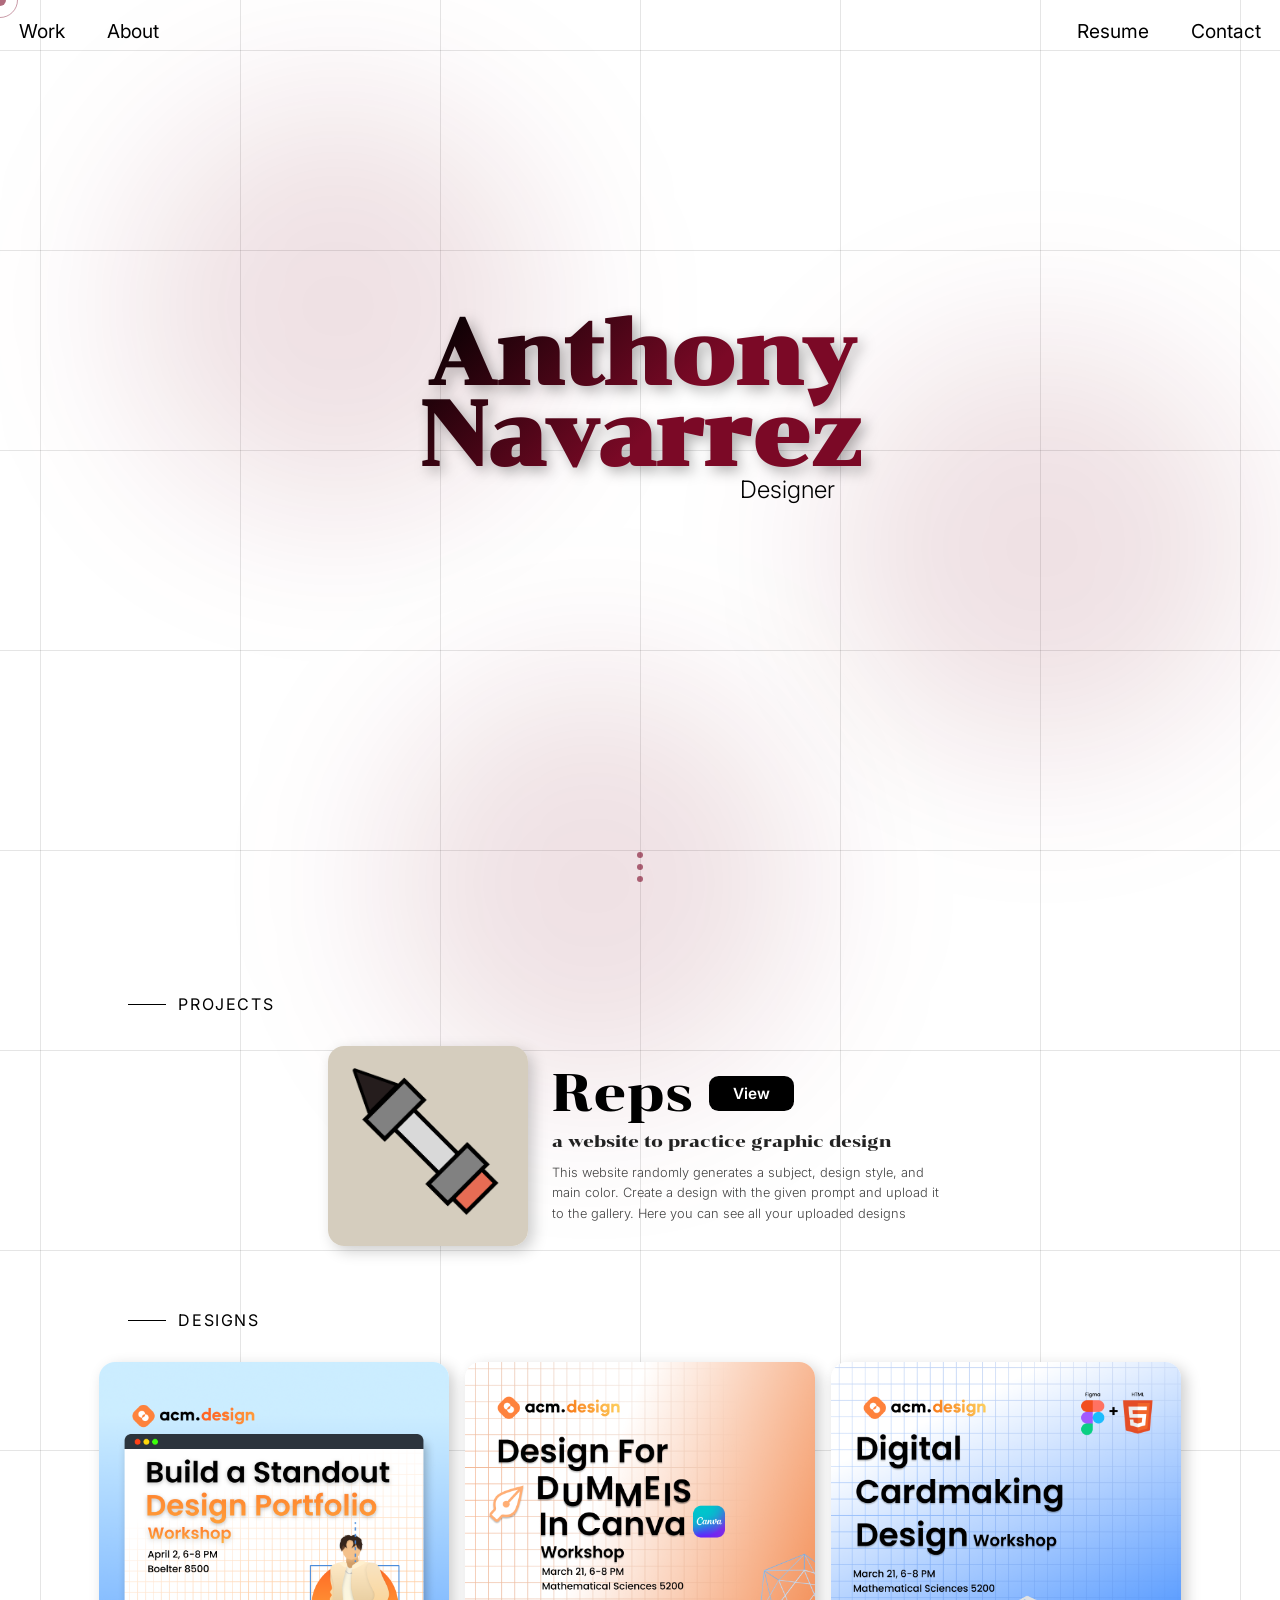
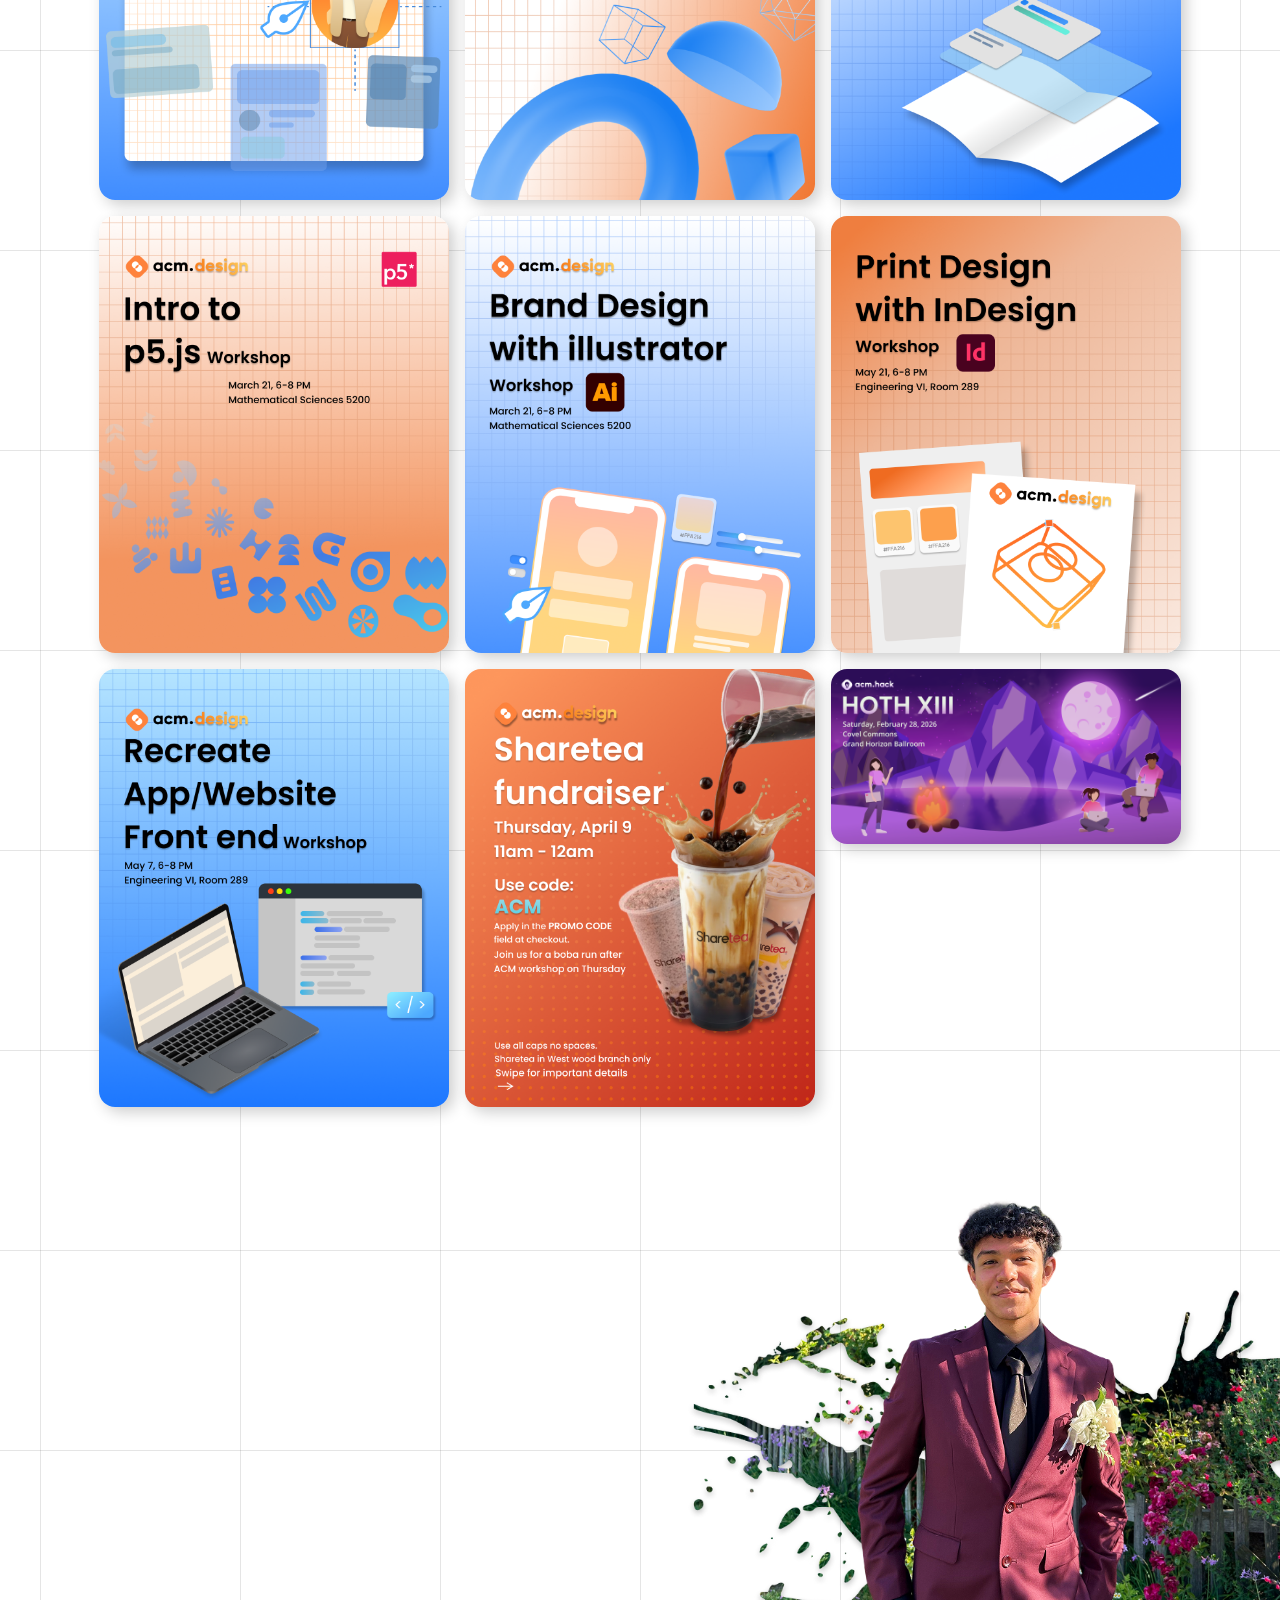
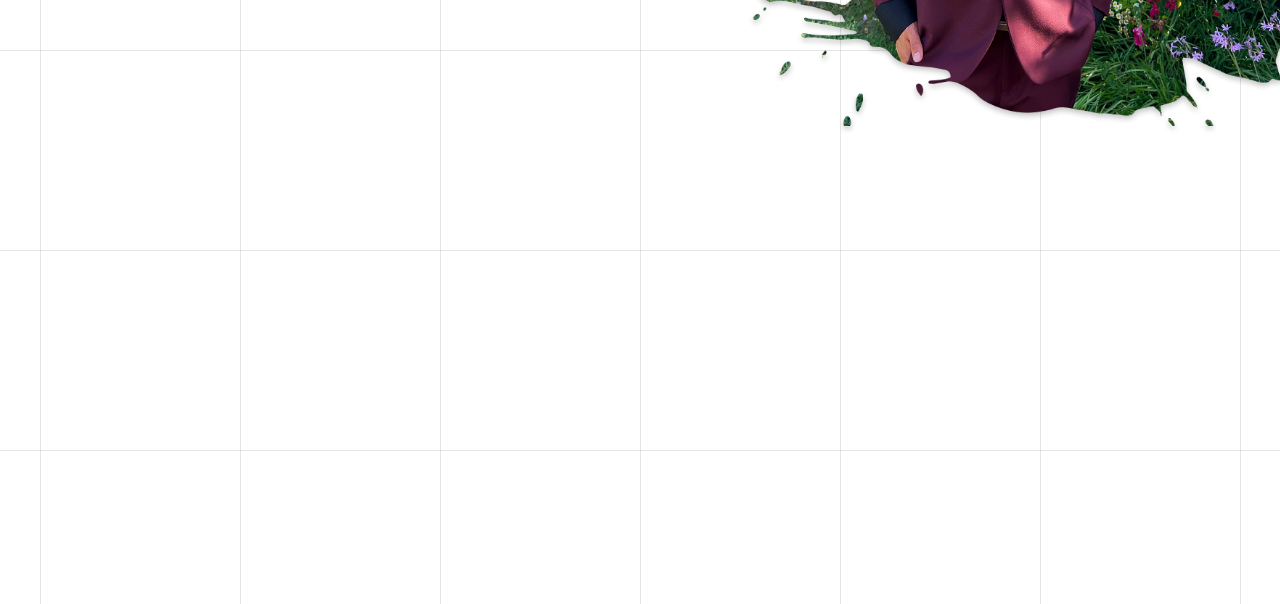
==== commit f9ff2570: "Reps updated" ====
--- a/index.html
+++ b/index.html
@@ -49,11 +49,13 @@
         </div>
         <div class="work-grid">
             <div class="project-item">
-                <a href="https://reps-designs.vercel.app/" target="_blank" rel="noopener noreferrer">
-                    <img class="card" src="images/reps-logo.png" alt="Reps Designs">
-                </a>
+                <img class="card" src="images/reps-logo.png" alt="Reps Designs">
                 <div class="project-info">
-                    <p class="project-title">Reps, a website to practice graphic design</p>
+                    <div class="project-title-row">
+                        <h2 class="project-name">Reps</h2>
+                        <a href="projects/reps.html" class="project-view-btn">View</a>
+                    </div>
+                    <p class="project-subtitle">a website to practice graphic design</p>
                     <p class="project-desc">This website randomly generates a subject, design style, and main color. Create a design with the given prompt and upload it to the gallery. Here you can see all your uploaded designs</p>
                 </div>
             </div>
@@ -68,7 +70,8 @@
             <img class="card" src="images/Workshop2 insta post.png" alt="">
             <img class="card" src="images/Workshop3 insta post.png" alt="">
             <img class="card" src="images/Workshop4 insta post.png" alt="">
-            <img class="card" src="images/Workshop5 insta post.png" alt="">
+            <img class="card" src="images/printDes workshop.png" alt="">
+            <img class="card" src="images/recreate workshop.png" alt="">
             <img class="card" src="images/Sharetea Fundraiser.png" alt="">
             <img class="card" src="images/HOTH.png" alt="">
             <img class="card" src="images/anthony diml.png" alt="">
--- a/styles.css
+++ b/styles.css
@@ -101,10 +101,10 @@
 
 .light {
     position: absolute;
-    width: 300px;
-    height: 300px;
+    width: 420px;
+    height: 420px;
     border-radius: 50%;
-    background: color-mix(in srgb, var(--primary) 19%, transparent);
+    background: color-mix(in srgb, var(--primary) 12%, transparent);
     filter: blur(80px);
     animation: float 8s ease-in-out infinite;
 }
@@ -524,6 +524,42 @@
     max-width: 400px;
 }
 
+.project-title-row {
+    display: flex;
+    align-items: center;
+    gap: 1rem;
+}
+
+.project-name {
+    font-family: 'Chonburi', serif;
+    font-size: clamp(2rem, 4vw, 3.5rem);
+    font-weight: 400;
+    line-height: 1;
+}
+
+.project-view-btn {
+    background: black;
+    color: white;
+    font-family: 'Inter', sans-serif;
+    font-size: clamp(0.9rem, 1.2vw, 1.1rem);
+    font-weight: 600;
+    text-decoration: none;
+    padding: 0.5rem 1.5rem;
+    border-radius: 0.6rem;
+    transition: background 0.2s ease;
+}
+
+.project-view-btn:hover {
+    background: var(--primary);
+}
+
+.project-subtitle {
+    font-family: 'Chonburi', serif;
+    font-size: clamp(0.9rem, 1.3vw, 1.2rem);
+    font-weight: 400;
+    color: #222;
+}
+
 .project-title {
     font-family: 'Inter', sans-serif;
     font-size: clamp(1rem, 1.5vw, 1.5rem);
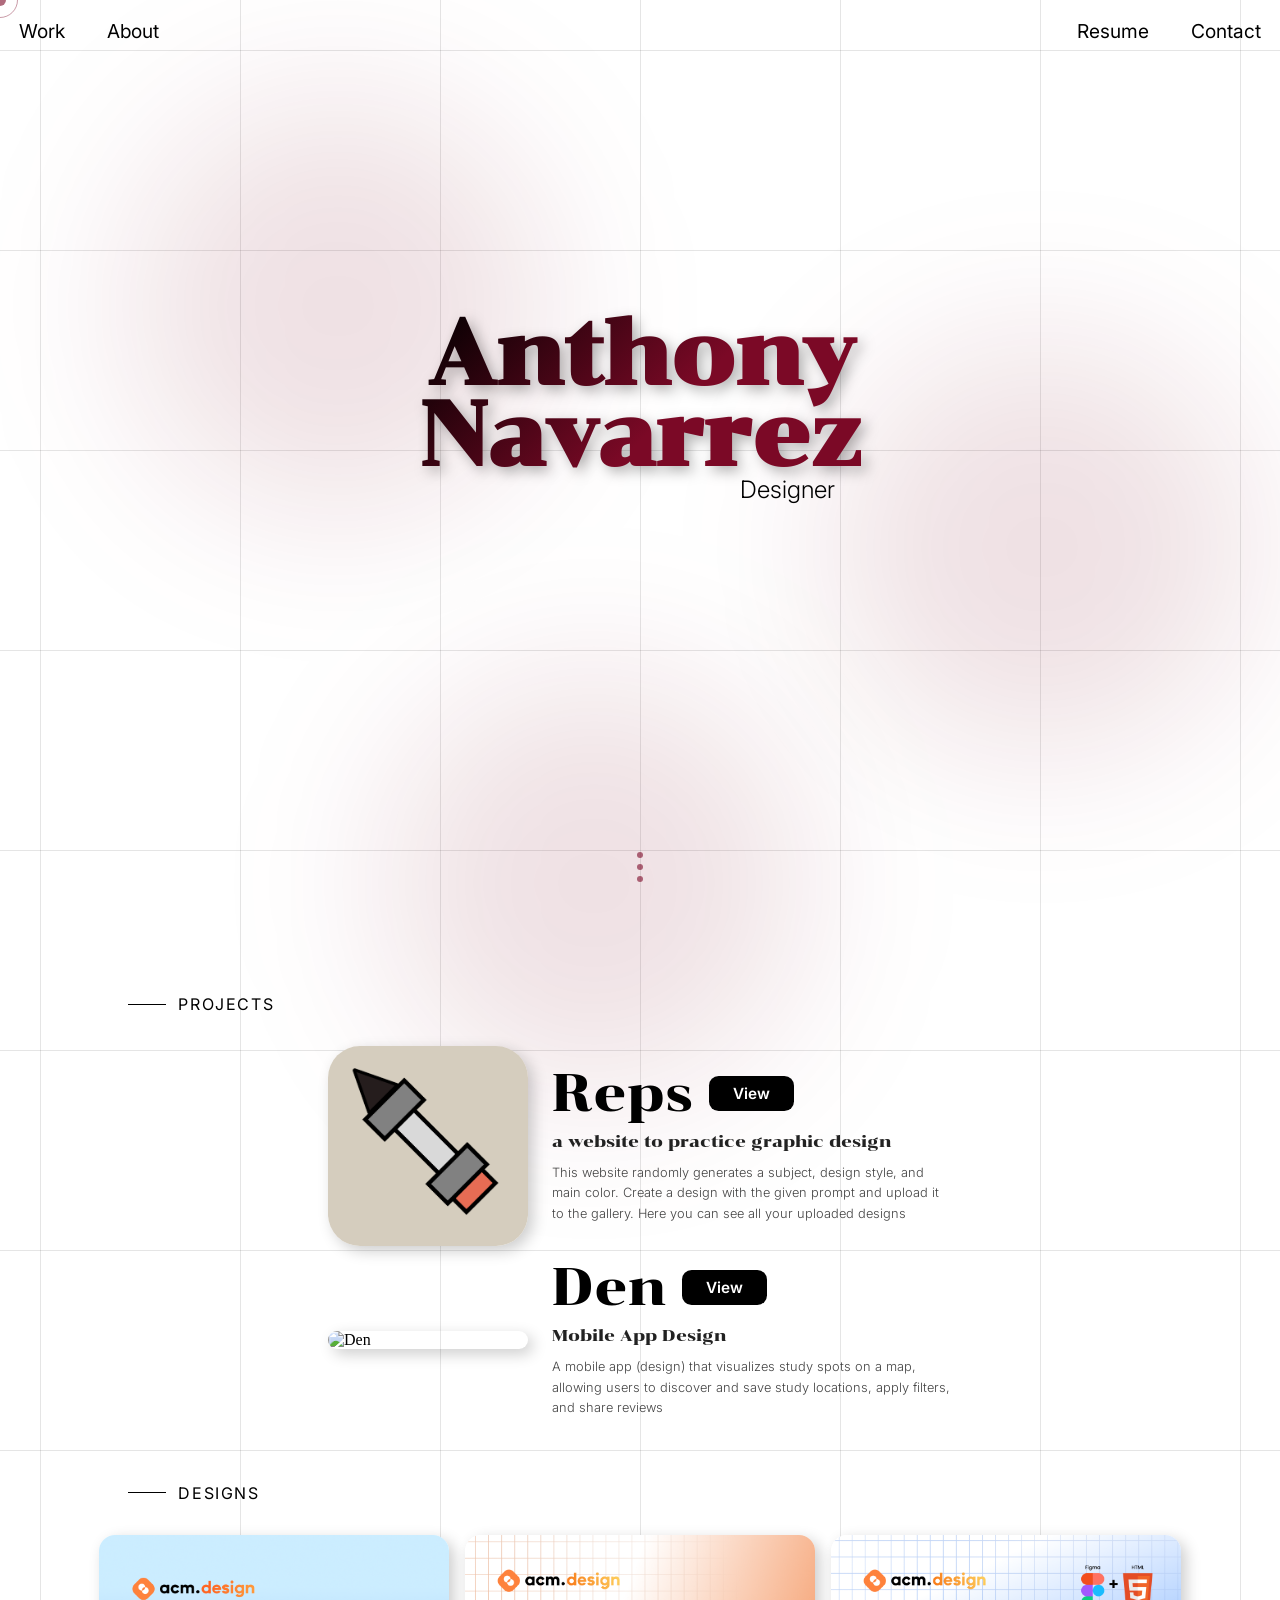
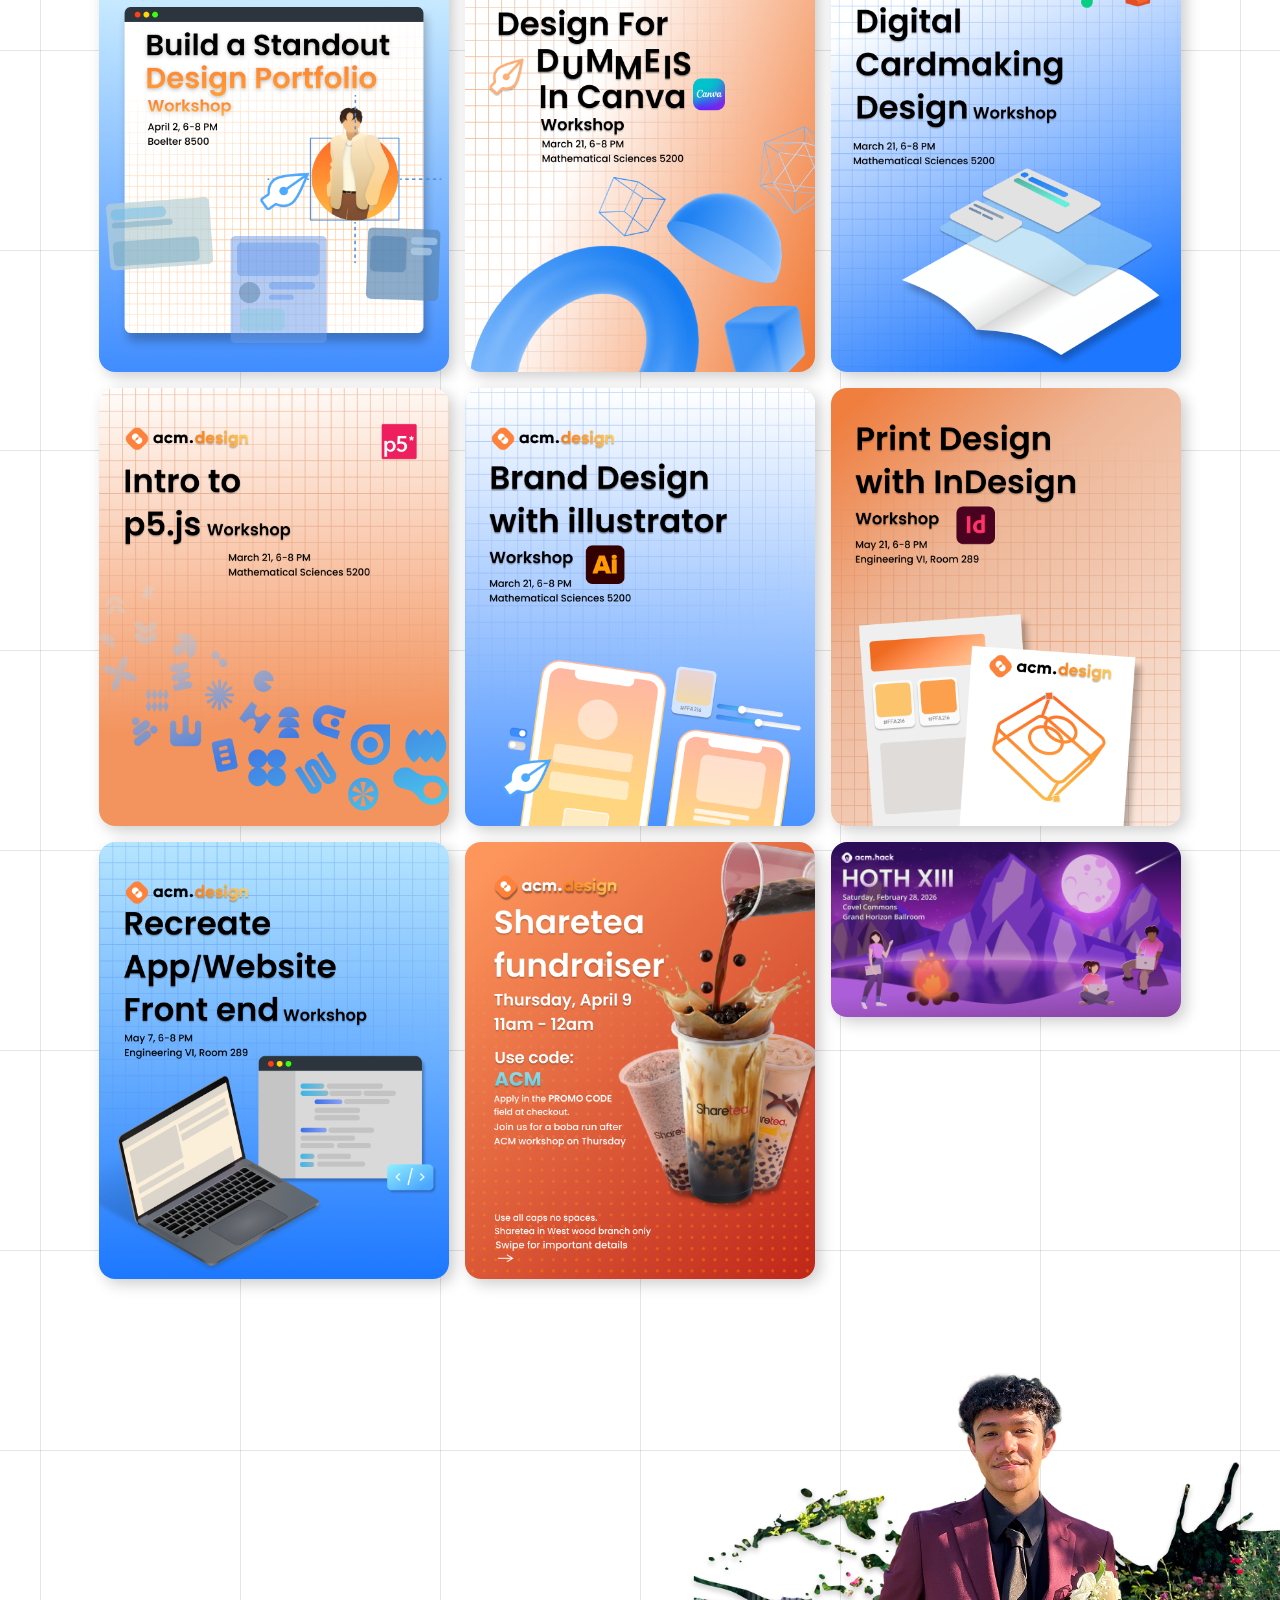
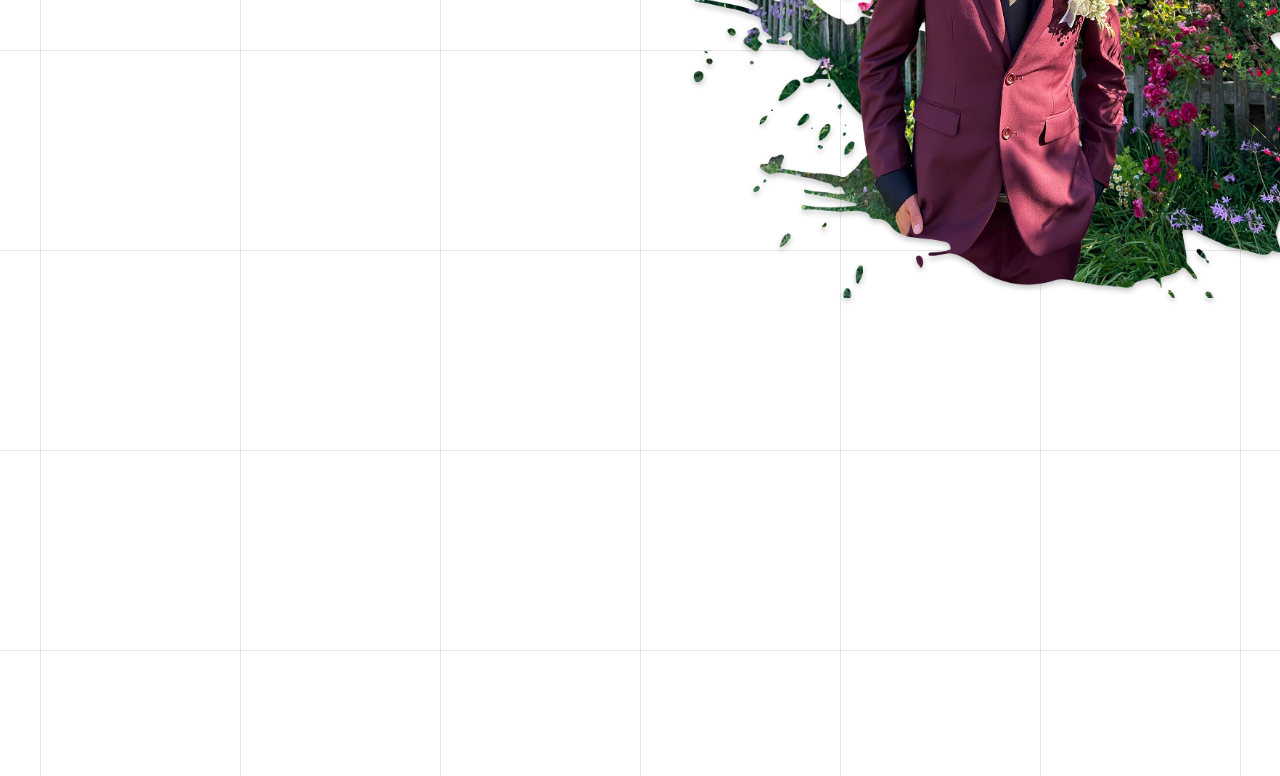
==== commit 6ae126ae: "started to add den" ====
--- a/index.html
+++ b/index.html
@@ -59,6 +59,17 @@
                     <p class="project-desc">This website randomly generates a subject, design style, and main color. Create a design with the given prompt and upload it to the gallery. Here you can see all your uploaded designs</p>
                 </div>
             </div>
+            <div class="project-item">
+                <img class="card" src="images/Den-logo.png" alt="Den">
+                <div class="project-info">
+                    <div class="project-title-row">
+                        <h2 class="project-name">Den</h2>
+                        <a href="projects/den.html" class="project-view-btn">View</a>
+                    </div>
+                    <p class="project-subtitle">Mobile App Design</p>
+                    <p class="project-desc">A mobile app (design) that visualizes study spots on a map, allowing users to discover and save study locations, apply filters, and share reviews</p>
+                </div>
+            </div>
         </div>
         <div class="work-label">
             <span class="about-line"></span>
--- a/styles.css
+++ b/styles.css
@@ -515,6 +515,7 @@
 .project-item .card {
     width: 200px;
     flex-shrink: 0;
+    border-radius: 2rem;
 }
 
 .project-info {
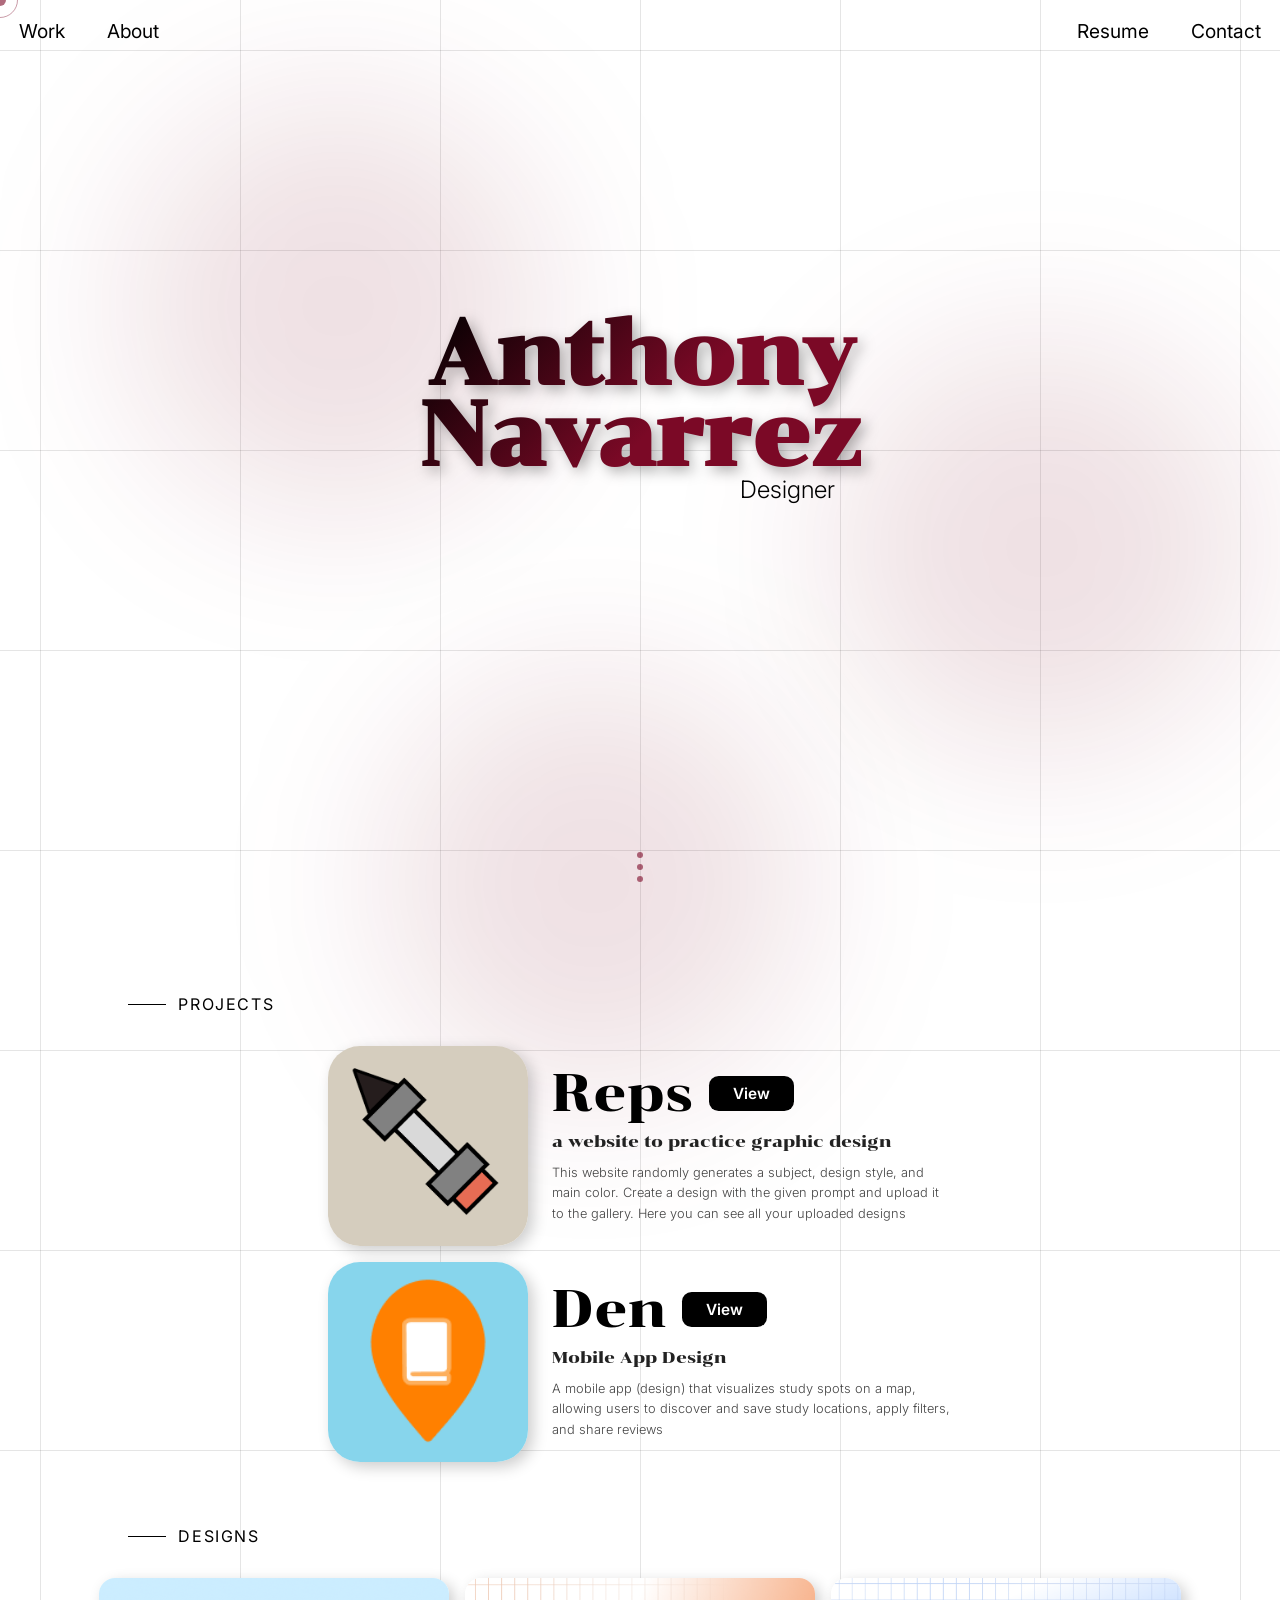
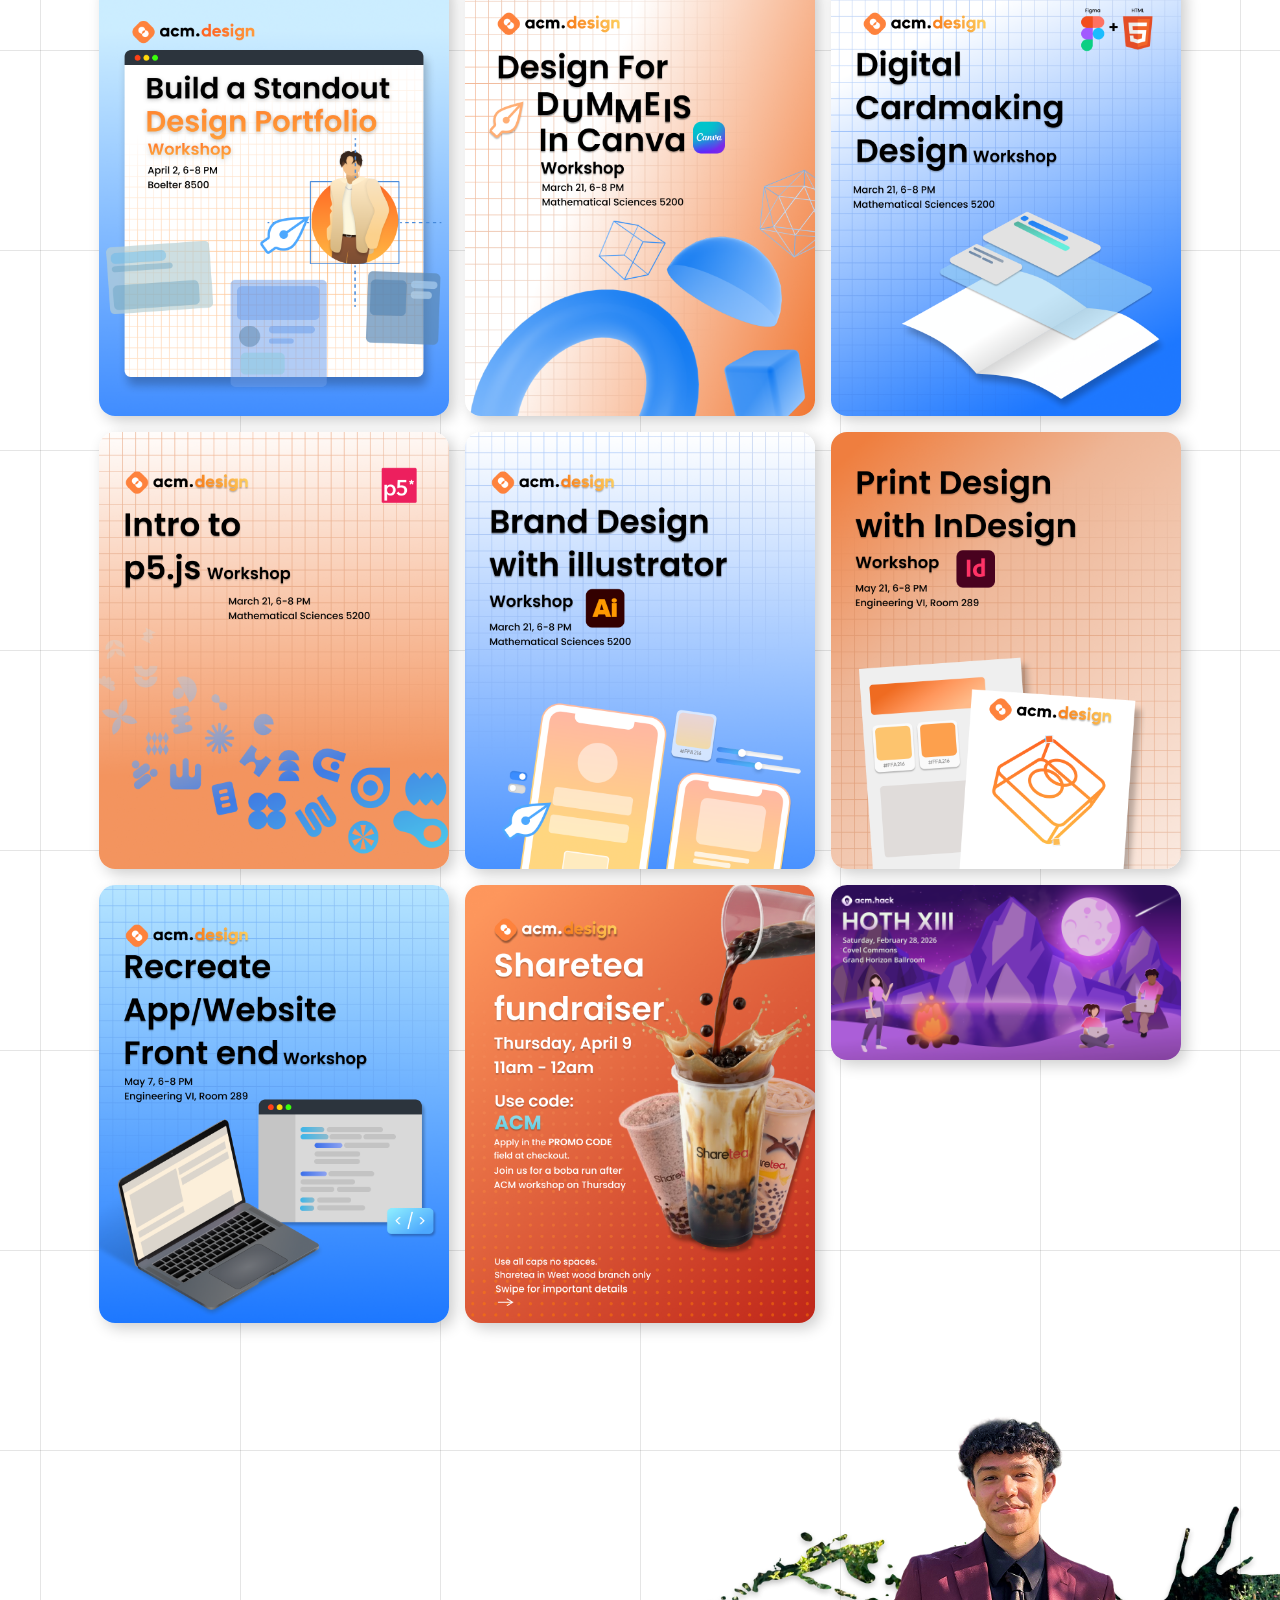
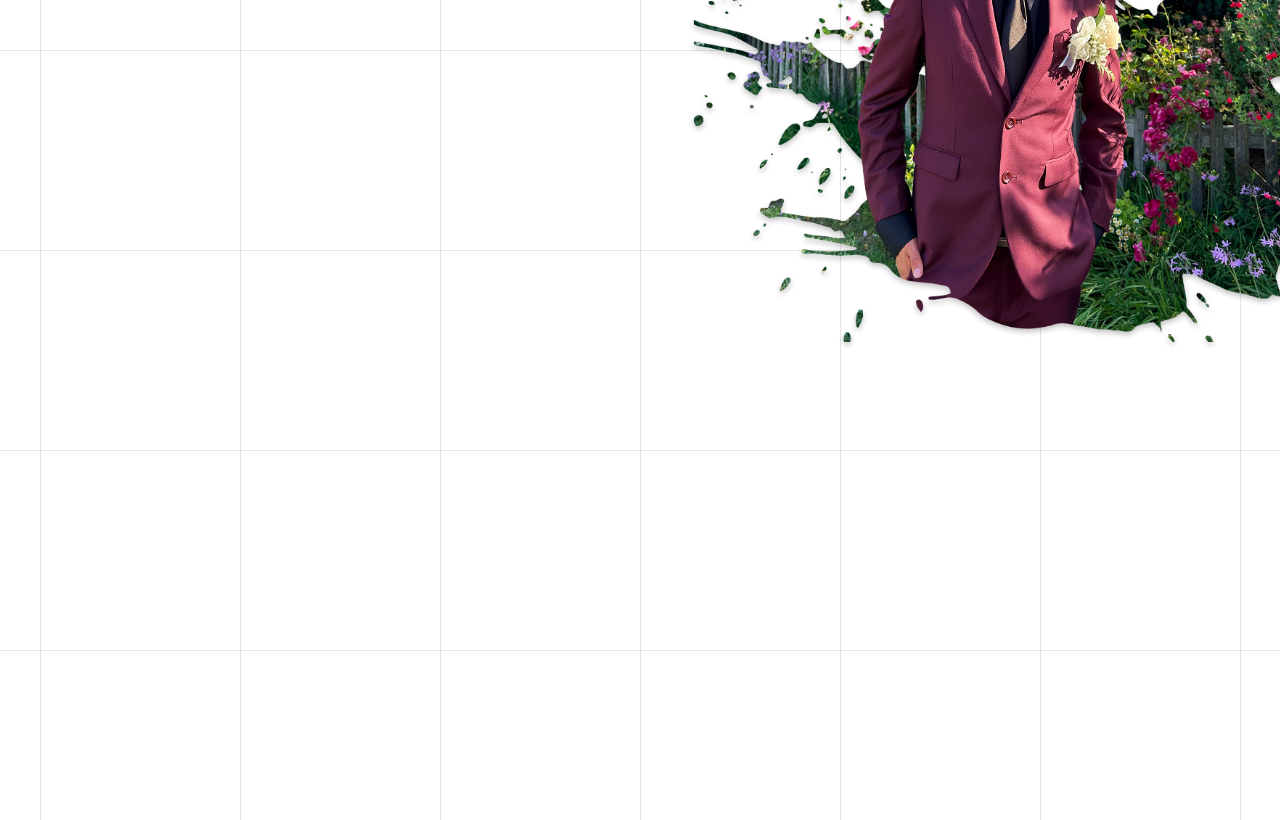
==== commit 2117dee6: "Den completed" ====
--- a/index.html
+++ b/index.html
@@ -60,7 +60,7 @@
                 </div>
             </div>
             <div class="project-item">
-                <img class="card" src="images/Den-logo.png" alt="Den">
+                <img class="card" src="images/Den-Logo.png" alt="Den">
                 <div class="project-info">
                     <div class="project-title-row">
                         <h2 class="project-name">Den</h2>
